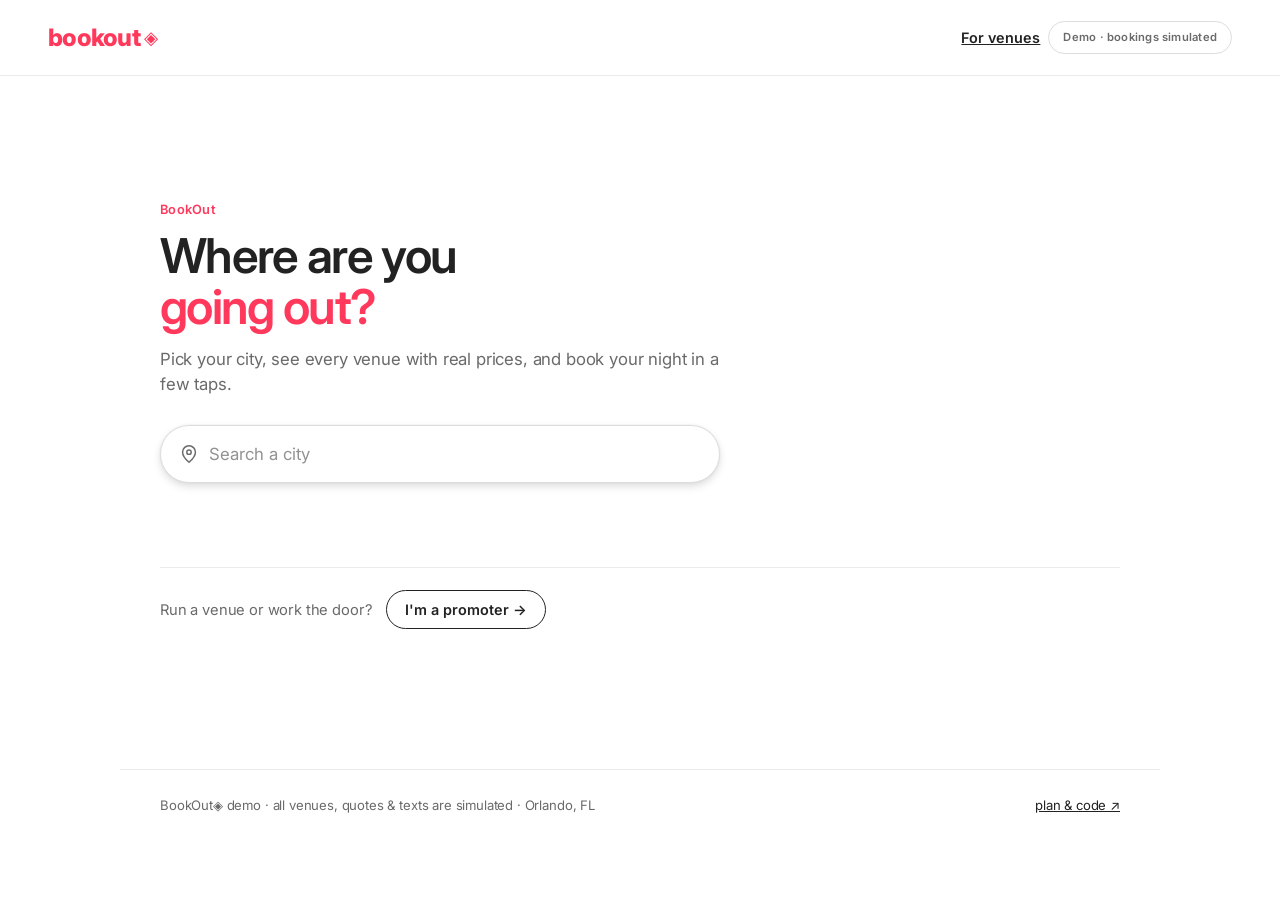
==== index.html @ 80197dd3 "Promoter price editor with live customer pricing + two-way nav The promoter dashboard gets a "Your p" ====
<!DOCTYPE html>
<html lang="en">
<head>
<meta charset="UTF-8" />
<meta name="viewport" content="width=device-width, initial-scale=1.0" />
<title>BookOut · book your night out</title>
<meta name="description" content="Browse Orlando clubs and venues with set prices, compare every place for your dates, pick your night, and book. The venue approves and you're in." />
<link rel="icon" href="data:image/svg+xml,<svg xmlns='http://www.w3.org/2000/svg' viewBox='0 0 100 100'><text y='.9em' font-size='90'>◈</text></svg>" />
<link rel="preconnect" href="https://fonts.googleapis.com" />
<link rel="preconnect" href="https://fonts.gstatic.com" crossorigin />
<link href="https://fonts.googleapis.com/css2?family=Inter:wght@400;500;600;700;800&display=swap" rel="stylesheet" />
<link rel="stylesheet" href="styles.css" />
</head>
<body>

<header class="topbar">
  <div class="logo" id="logoHome" role="button" tabindex="0" title="Start over">
    bookout<i>◈</i>
  </div>
  <div class="topbar-right">
    <button type="button" class="btn-textlink" id="btnForVenues">For venues</button>
    <span class="badge-demo">Demo · bookings simulated</span>
  </div>
</header>

<main id="app">

  <!-- ============ CITY PICKER (entry step) ============ -->
  <section class="screen" id="screen-city">
    <div class="city-screen">
      <p class="hero-kicker">BookOut</p>
      <h1 class="hero-title">Where are you<br /><em>going out?</em></h1>
      <p class="hero-sub">Pick your city, see every venue with real prices, and book your night in a few taps.</p>
      <div class="city-field">
        <svg class="city-pin" viewBox="0 0 24 24" aria-hidden="true"><path d="M12 21s-7-6-7-11a7 7 0 0114 0c0 5-7 11-7 11z" fill="none" stroke="currentColor" stroke-width="1.6"/><circle cx="12" cy="10" r="2.4" fill="none" stroke="currentColor" stroke-width="1.6"/></svg>
        <input type="text" id="cityInput" placeholder="Search a city" autocomplete="off" aria-label="City" />
        <div class="city-suggest hidden" id="citySuggest" role="listbox"></div>
      </div>
    </div>
    <div class="promoter-entry">
      <span>Run a venue or work the door?</span>
      <button type="button" class="btn-line" id="btnPromoterEntry">I'm a promoter →</button>
    </div>
  </section>

  <!-- ============ BROWSE (Airbnb-look) + BUILD REQUEST ============ -->
  <section class="screen hidden" id="screen-browse">

    <div class="search-zone">
      <div class="search-pill" id="searchPill">
        <button type="button" class="seg" id="segWhere">
          <b>Where</b><span class="setv" id="whereText">Orlando, FL</span>
        </button>
        <div class="seg-div"></div>
        <div class="seg-wrap">
          <button type="button" class="seg" id="whenPill" aria-haspopup="dialog" aria-controls="whenPop">
            <b>When</b><span id="whenLabel">Add dates</span>
          </button>
          <div class="when-pop hidden" id="whenPop" role="dialog" aria-label="Choose your dates">
            <div class="rc" id="rcCal"></div>
            <div class="when-foot">
              <button type="button" class="btn-textlink" id="whenClear">Clear</button>
              <button type="button" class="btn-primary" id="whenDone">Done</button>
            </div>
          </div>
          <input type="date" id="fDate" hidden />
        </div>
        <div class="seg-div"></div>
        <div class="seg-wrap">
          <button type="button" class="seg" id="segWho" aria-haspopup="dialog" aria-controls="whoPop">
            <b>Who</b><span id="whoText">Add guests</span>
          </button>
          <div class="when-pop who-pop hidden" id="whoPop" role="dialog" aria-label="How many guests">
            <div class="who-row">
              <div><b>Guests</b><small>Your whole group, big is fine</small></div>
              <div class="stepper">
                <button type="button" class="step-btn" id="whoMinus" aria-label="Fewer guests">-</button>
                <input type="number" id="fPartyNum" class="who-input" value="8" min="1" max="2000" inputmode="numeric" aria-label="Number of guests" />
                <button type="button" class="step-btn" id="whoPlus" aria-label="More guests">+</button>
              </div>
            </div>
            <div class="when-foot">
              <span class="who-hint">people, edit freely</span>
              <button type="button" class="btn-primary" id="whoDone">Done</button>
            </div>
          </div>
        </div>
        <button type="button" class="search-go" id="btnGo" aria-label="Search">
          <svg viewBox="0 0 24 24" aria-hidden="true"><circle cx="10.5" cy="10.5" r="6.5" fill="none" stroke="currentColor" stroke-width="2.6"/><path d="M15.5 15.5L21 21" stroke="currentColor" stroke-width="2.6" stroke-linecap="round"/></svg>
        </button>
      </div>
    </div>

    <div class="browse-tools">
      <div class="mode-toggle" id="typeToggle" role="tablist" aria-label="What to book">
        <button type="button" class="mode-opt active" data-filter="table" role="tab">Tables</button>
        <button type="button" class="mode-opt" data-filter="buyout" role="tab">Full venues</button>
      </div>
      <button type="button" class="btn-textlink compare-link" id="modeLink">Compare prices →</button>
    </div>

    <div id="bookRows">
      <section class="row">
        <div class="row-head">
          <h2 class="row-title" id="exploreTitle">Clubs and venues</h2>
        </div>
        <div class="explore-grid" id="exploreGrid"></div>
      </section>
    </div>

  </section>

  <!-- ============ COMPARE PRICES (instant, no quotes) ============ -->
  <section class="screen hidden" id="screen-compare">
    <button class="btn-back" data-back="browse">← Back to venues</button>
    <div class="cmp-head">
      <h1 class="screen-title" id="cmpTitle"></h1>
      <p class="screen-sub" id="cmpSub"></p>
      <div class="mode-toggle" id="cmpToggle" role="tablist" aria-label="What to compare">
        <button type="button" class="mode-opt" data-filter="table" role="tab">Tables</button>
        <button type="button" class="mode-opt" data-filter="buyout" role="tab">Full venues</button>
      </div>
    </div>
    <div class="cmp-list" id="cmpList"></div>
  </section>

  <!-- ============ VENUE DETAIL (book + approve) ============ -->
  <section class="screen hidden" id="screen-venue">
    <button class="btn-back" id="venueBack">← All venues</button>
    <div id="venueDetail"></div>
  </section>

  <!-- ============ BOOKED (club confirming) ============ -->
  <section class="screen hidden" id="screen-pending">
    <div class="pending" id="pendingCard"></div>
    <div class="pending-extras hidden" id="pendingExtras">
      <div class="extras card">
        <h3>Make it your night</h3>
        <p class="extras-sub">All optional. Add or change any of this while the club locks you in.</p>
        <div class="req-row">
          <label class="field">
            <span>Start time</span>
            <select id="fTime">
              <option>9:00 PM</option>
              <option selected>10:00 PM</option>
              <option>11:00 PM</option>
              <option>12:00 AM</option>
            </select>
          </label>
          <label class="field">
            <span>Occasion</span>
            <select id="fOccasion">
              <option>Birthday</option>
              <option>Bachelor / bachelorette</option>
              <option selected>Night out</option>
              <option>Corporate</option>
              <option>Celebration</option>
            </select>
          </label>
        </div>
        <div class="sign-field">
          <div class="sign-head"><span>LED table sign</span><em id="signCost"></em></div>
          <input type="text" id="signText" maxlength="28" placeholder='e.g. "Happy 21st Maya"' autocomplete="off" />
          <div class="sign-suggest">
            <input type="text" id="signName" maxlength="16" placeholder="Name, for ideas" autocomplete="off" />
            <button type="button" class="chip" id="signSuggest">
              <svg viewBox="0 0 24 24" aria-hidden="true"><path d="M12 3l1.9 4.9L19 9.8l-4.1 2.6L16 18l-4-3-4 3 1.1-5.6L5 9.8l5.1-1.9z" fill="currentColor"/></svg>
              AI ideas
            </button>
          </div>
          <div class="chips sign-chips hidden" id="signChips"></div>
          <p class="sign-fine">Shown on your table when you arrive. Ideas are canned in the demo; production uses Claude.</p>
        </div>
      </div>
      <div id="splitPending"></div>
    </div>
  </section>

  <!-- ============ CONFIRMATION ============ -->
  <section class="screen hidden" id="screen-confirm">
    <div class="confirm card">
      <div class="confirm-burst"><svg viewBox="0 0 24 24" aria-hidden="true"><path d="M5 12.5l4.5 4.5L19 7.5" fill="none" stroke="currentColor" stroke-width="2.4" stroke-linecap="round" stroke-linejoin="round"/></svg></div>
      <p class="confirm-kicker">Booked</p>
      <h2 id="confirmVenue"></h2>
      <p class="confirm-code">Confirmation <b id="confirmCode"></b></p>
      <div class="confirm-lines" id="confirmLines"></div>
      <div id="splitConfirm"></div>
      <p class="confirm-fine">A text confirmation was sent to your phone <em>(simulated)</em>. Your deposit is credited toward your bill at the venue. BookOut's 10% fee is paid by the venue, so you pay $0 in fees.</p>
      <button class="btn-primary btn-big" id="btnNewSearch">Plan another night</button>
    </div>
  </section>

  <!-- ============ PROMOTER LOGIN ============ -->
  <section class="screen hidden" id="screen-plogin">
    <div class="plogin">
      <div class="plogin-card card">
        <div class="p-brand">bookout<i>◈</i> <b>for venues</b></div>
        <h1 class="plogin-title">Promoter log in</h1>
        <p class="plogin-sub">See incoming requests and send quotes for your venue.</p>
        <label class="field"><span>Email</span>
          <input type="email" id="pEmail" value="manager@eatdrinkbounce.com" /></label>
        <label class="field"><span>Password</span>
          <input type="password" id="pPass" value="demo1234" /></label>
        <button class="btn-primary btn-big" id="pLogin">Log in</button>
        <button type="button" class="btn-textlink" id="pSkip">Skip for now (demo)</button>
        <p class="plogin-note">Demo login. No real account, nothing is stored or sent.</p>
        <a class="btn-textlink" href="promoter.html">See the full venue portal preview</a>
        <button type="button" class="btn-textlink plogin-back" id="pBackCustomer">Not a promoter? Back to booking</button>
      </div>
    </div>
  </section>

  <!-- ============ PROMOTER DASHBOARD ============ -->
  <section class="screen hidden" id="screen-phome">
    <div class="p-topbar">
      <div class="p-brand">bookout<i>◈</i> <b>for venues</b></div>
      <div class="p-topbar-right">
        <span class="p-venue-name" id="pVenueName">Neon Garden</span>
        <button type="button" class="btn-textlink" id="pToCustomer">Customer app</button>
        <a class="btn-textlink" href="promoter.html">Full portal preview</a>
        <button type="button" class="btn-textlink" id="pLogout">Log out</button>
      </div>
    </div>
    <div class="p-body">
      <div class="p-greeting">
        <h1 id="pGreet">Welcome back</h1>
        <p>Here is what is coming in tonight.</p>
      </div>
      <div class="p-stats" id="pStats"></div>
      <h2 class="p-section">Incoming requests</h2>
      <div class="p-reqs" id="pReqs"></div>
      <h2 class="p-section">Your prices</h2>
      <p class="p-hint">Base price per package for your club. Save a change and customers see it instantly, with nightly demand pricing on top.</p>
      <div class="p-pricing" id="pPricing"></div>
      <h2 class="p-section">Recent bookings</h2>
      <div class="p-recent" id="pRecent"></div>
    </div>
  </section>

</main>

<!-- ============ REQUEST TO BOOK MODAL (book + approve) ============ -->
<div class="modal-backdrop hidden" id="reqBackdrop">
  <div class="modal card" role="dialog" aria-modal="true">
    <button class="modal-x" id="reqClose">×</button>
    <p class="modal-kicker">Confirm and pay</p>
    <h3 id="reqVenue"></h3>
    <div class="book-lines" id="reqSummary"></div>
    <button class="btn-applepay" id="reqApplePay">
      <span id="apLabel">Book with</span>
      <svg class="ap-logo" viewBox="0 0 24 24" aria-hidden="true"><path d="M17.05 20.28c-.98.95-2.05.8-3.08.35-1.09-.46-2.09-.48-3.24 0-1.44.62-2.2.44-3.06-.35C2.79 15.25 3.51 7.59 9.05 7.31c1.35.07 2.29.74 3.08.8 1.18-.24 2.31-.93 3.57-.84 1.51.12 2.65.72 3.4 1.8-3.12 1.87-2.38 5.98.48 7.13-.57 1.5-1.31 2.99-2.54 4.09zM12.03 7.25c-.15-2.23 1.66-4.07 3.74-4.25.29 2.58-2.34 4.5-3.74 4.25z"/></svg><b class="ap-word">Pay</b>
    </button>
    <div class="pay-or"><span>or pay with card</span></div>
    <label class="field">
      <span>Card <em>(demo, not charged)</em></span>
      <input type="text" id="reqCard" value="4242 4242 4242 4242" readonly />
    </label>
    <button class="btn-primary btn-big" id="reqSubmit">Book this night <b id="reqDep"></b></button>
    <p class="modal-fine">Your deposit is charged now and credited toward your bill at the venue. The club locks in your booking on their end; in the rare case they can't host your night, you're refunded in full, instantly.</p>
  </div>
</div>

<!-- ============ ASK AI CHAT ============ -->
<div class="chat-backdrop hidden" id="chatBackdrop">
  <div class="chat card" role="dialog" aria-modal="true" aria-label="BookOut assistant">
    <div class="chat-head">
      <div class="chat-title">
        <span class="chat-avatar"><svg viewBox="0 0 24 24" aria-hidden="true"><path d="M12 3l1.9 4.9L19 9.8l-4.1 2.6L16 18l-4-3-4 3 1.1-5.6L5 9.8l5.1-1.9z" fill="currentColor"/></svg></span>
        <div>
          <b>BookOut Assistant</b>
          <span>Tell me your night, I'll get the quotes</span>
        </div>
      </div>
      <button class="chat-x" id="chatClose" aria-label="Close">×</button>
    </div>
    <div class="chat-log" id="chatLog"></div>
    <form class="chat-input" id="chatForm" autocomplete="off">
      <input type="text" id="chatText" placeholder="e.g. Saturday, 40 people, birthday, downtown, $5k" />
      <button type="submit" class="chat-send" id="chatSend" aria-label="Send">→</button>
    </form>
  </div>
</div>

<div class="toast hidden" id="toast"></div>

<footer class="foot">
  <span>BookOut◈ demo · all venues, quotes &amp; texts are simulated · Orlando, FL</span>
  <a href="https://github.com/Raz-Gits/Venue-Bookings-Collab-Emmett" target="_blank" rel="noopener">plan &amp; code ↗</a>
</footer>

<script src="app.js"></script>
</body>
</html>
---- styles.css ----
/* ============================================================
   BOOKOUT · Airbnb design language
   white canvas · single Rausch accent (#ff385c) · Inter (Cereal sub)
   soft radii · one shadow tier · ink star ratings · photo-first cards
   ============================================================ */

:root {
  /* surface */
  --canvas: #ffffff;
  --surface-soft: #f7f7f7;
  --surface-strong: #f2f2f2;
  /* ink */
  --ink: #222222;
  --body: #3f3f3f;
  --muted: #6a6a6a;
  --muted-soft: #929292;
  /* brand */
  --rausch: #ff385c;
  --rausch-active: #e00b41;
  --rausch-disabled: #ffd1da;
  --on-primary: #ffffff;
  /* lines */
  --hairline: #dddddd;
  --hairline-soft: #ebebeb;
  --border-strong: #c1c1c1;
  --error: #c13515;
  /* radii */
  --r-sm: 8px;
  --r-md: 14px;
  --r-xl: 32px;
  --r-full: 9999px;
  /* the single elevation tier */
  --shadow: rgba(0,0,0,0.02) 0 0 0 1px, rgba(0,0,0,0.04) 0 2px 6px 0, rgba(0,0,0,0.1) 0 4px 8px 0;
  --shadow-lg: rgba(0,0,0,0.04) 0 0 0 1px, rgba(0,0,0,0.12) 0 6px 20px 0;
  --font: "Inter", -apple-system, system-ui, "Helvetica Neue", sans-serif;
}

* { margin: 0; padding: 0; box-sizing: border-box; }
html { color-scheme: light; }

body {
  background: var(--canvas);
  color: var(--ink);
  font-family: var(--font);
  font-size: 16px;
  line-height: 1.5;
  letter-spacing: -0.01em;
  min-height: 100dvh;
  -webkit-font-smoothing: antialiased;
  overflow-x: hidden;
}

/* ---------- top nav ---------- */
.topbar {
  position: sticky; top: 0; z-index: 80;
  display: flex; align-items: center; justify-content: space-between;
  gap: 12px;
  height: 76px;
  padding: 0 clamp(16px, 5vw, 48px);
  background: var(--canvas);
  border-bottom: 1px solid var(--hairline-soft);
}
.logo {
  display: flex; align-items: center; gap: 4px;
  font-weight: 800;
  font-size: 1.5rem;
  letter-spacing: -0.03em;
  color: var(--rausch);
  cursor: pointer;
  user-select: none;
}
.logo span { color: var(--rausch); }
.logo i { font-style: normal; font-size: 1.15rem; }
.topbar-right { display: flex; align-items: center; gap: 8px; }
.badge-demo {
  font-size: 0.7rem; font-weight: 600;
  letter-spacing: 0.02em;
  color: var(--muted);
  border: 1px solid var(--hairline);
  border-radius: var(--r-full);
  padding: 7px 14px;
  white-space: nowrap;
}
.btn-promoter {
  display: flex; align-items: center; gap: 8px;
  font-family: var(--font); font-weight: 600; font-size: 0.88rem;
  color: var(--ink);
  background: var(--canvas);
  border: 1px solid var(--hairline);
  border-radius: var(--r-full);
  padding: 9px 16px 9px 14px;
  cursor: pointer;
  transition: box-shadow 0.2s, border-color 0.2s;
}
.btn-promoter:hover { box-shadow: var(--shadow); border-color: var(--border-strong); }
.btn-promoter .dot { width: 8px; height: 8px; border-radius: 50%; background: var(--muted-soft); }
.btn-promoter .dot.live { background: var(--rausch); animation: blink 1.3s ease-in-out infinite; }
@keyframes blink { 50% { opacity: 0.35; } }

/* ---------- layout ---------- */
#app {
  max-width: 1040px;
  margin: 0 auto;
  padding: clamp(24px, 4vw, 44px) clamp(16px, 5vw, 40px) 140px;
}
.hidden { display: none !important; }

.card {
  background: var(--canvas);
  border: 1px solid var(--hairline);
  border-radius: var(--r-md);
}

/* ---------- hero ---------- */
.hero { padding: clamp(16px, 4vw, 40px) 0 26px; max-width: 720px; }
.hero-kicker {
  font-size: 0.8rem; font-weight: 600;
  letter-spacing: 0.02em;
  color: var(--rausch);
  margin-bottom: 12px;
  animation: rise 0.5s both;
}
.hero-title {
  font-weight: 600;
  font-size: clamp(2rem, 5vw, 3rem);
  line-height: 1.06;
  letter-spacing: -0.035em;
  color: var(--ink);
  animation: rise 0.5s 0.06s both;
}
.hero-title em {
  font-style: normal;
  color: var(--rausch);
}
.hero-sub {
  max-width: 52ch;
  color: var(--muted);
  margin-top: 14px;
  font-size: 1.05rem;
  letter-spacing: -0.01em;
  animation: rise 0.5s 0.12s both;
}
@keyframes rise {
  from { opacity: 0; transform: translateY(14px); }
  to { opacity: 1; transform: none; }
}

/* ---------- city picker (entry) ---------- */
.city-screen { max-width: 560px; padding: clamp(24px, 8vw, 80px) 0 40px; }
.city-field { position: relative; z-index: 70; margin-top: 28px; animation: rise 0.5s 0.18s both; }
.city-pin {
  position: absolute; left: 18px; top: 50%; transform: translateY(-50%);
  width: 22px; height: 22px; color: var(--muted); pointer-events: none;
}
#cityInput {
  width: 100%;
  font-family: var(--font); font-size: 1.05rem; color: var(--ink);
  background: var(--canvas);
  border: 1px solid var(--hairline);
  border-radius: var(--r-full);
  padding: 18px 22px 18px 48px;
  outline: none;
  box-shadow: var(--shadow);
  transition: border-color 0.15s;
}
#cityInput:focus { border-color: var(--ink); }
#cityInput::placeholder { color: var(--muted-soft); }
.city-suggest {
  position: absolute; left: 0; right: 0; top: calc(100% + 8px);
  z-index: 10;
  background: var(--canvas);
  border: 1px solid var(--hairline);
  border-radius: var(--r-md);
  box-shadow: var(--shadow-lg);
  overflow: hidden;
  max-height: 320px; overflow-y: auto;
}
.city-opt {
  display: flex; align-items: center; gap: 12px;
  width: 100%;
  padding: 14px 18px;
  background: none; border: 0;
  cursor: pointer;
  text-align: left;
  font-family: var(--font); font-size: 0.98rem; color: var(--ink);
  border-bottom: 1px solid var(--hairline-soft);
  transition: background 0.12s;
}
.city-opt:last-child { border-bottom: 0; }
.city-opt:hover, .city-opt.active { background: var(--surface-soft); }
.city-opt svg { width: 20px; height: 20px; color: var(--muted); flex-shrink: 0; }
.city-opt .city-name { flex: 1; }
.city-opt .city-soon {
  font-size: 0.7rem; font-weight: 600; color: var(--muted);
  background: var(--surface-strong); border-radius: var(--r-full);
  padding: 4px 10px;
}
.city-opt.live .city-name { font-weight: 600; }
.city-empty { padding: 18px; color: var(--muted); font-size: 0.9rem; text-align: center; }

.city-chip {
  display: inline-flex; align-items: center; gap: 6px;
  font-family: var(--font); font-weight: 600; font-size: 0.8rem;
  color: var(--rausch);
  background: none; border: 0; padding: 4px 0;
  cursor: pointer;
}
.city-chip:hover { text-decoration: underline; }

/* ---------- Ask AI cta ---------- */
.ai-cta {
  display: flex; align-items: center; gap: 14px; flex-wrap: wrap;
  margin-top: 22px;
  padding: 14px 16px;
  background: var(--surface-soft);
  border: 1px solid var(--hairline-soft);
  border-radius: var(--r-md);
  animation: rise 0.5s 0.14s both;
}
.ai-cta span { font-size: 0.95rem; color: var(--body); }
.btn-ai {
  display: inline-flex; align-items: center; gap: 8px;
  font-family: var(--font); font-weight: 600; font-size: 0.9rem;
  color: #fff;
  background: var(--ink);
  border: 0; border-radius: var(--r-full);
  padding: 10px 18px;
  cursor: pointer;
  margin-left: auto;
  transition: background 0.15s, transform 0.12s;
}
.btn-ai svg { width: 16px; height: 16px; }
.btn-ai:hover { background: #000; transform: translateY(-1px); }
.btn-ai:active { transform: none; }

/* ---------- filters row ---------- */
.filters {
  display: flex; flex-wrap: wrap; align-items: center; gap: 10px;
  margin-bottom: 30px;
  max-width: 940px;
  animation: rise 0.5s 0.2s both;
}
.refine-pill {
  display: flex; align-items: center; gap: 8px;
  border: 1px solid var(--hairline);
  border-radius: var(--r-full);
  padding: 9px 8px 9px 16px;
  transition: border-color 0.15s;
}
.refine-pill:hover { border-color: var(--border-strong); }
.refine-pill > span { font-size: 0.78rem; font-weight: 600; color: var(--ink); }
.refine-pill select {
  font-family: var(--font); font-size: 0.85rem; color: var(--body);
  background: transparent; border: 0; outline: none;
  padding: 2px 6px 2px 0;
  cursor: pointer;
  -webkit-appearance: none; appearance: none;
}
.guests-pill { padding-right: 16px; }
.budget-pill { padding-right: 16px; gap: 4px; }
.guests-pill em, .budget-pill .cur { font-style: normal; font-size: 0.85rem; color: var(--muted); }
.budget-pill .cur { font-weight: 600; }
.guests-input, .budget-input {
  font-family: var(--font); font-size: 0.9rem; font-weight: 600;
  color: var(--ink);
  background: transparent; border: 0; outline: none;
  padding: 2px 0;
  -moz-appearance: textfield;
  border-bottom: 1.5px solid var(--ink);
  text-align: center;
}
.guests-input { width: 52px; }
.budget-input { width: 74px; text-align: left; }
.budget-input::placeholder { color: var(--muted-soft); font-weight: 400; }
.guests-input::-webkit-inner-spin-button, .guests-input::-webkit-outer-spin-button,
.budget-input::-webkit-inner-spin-button, .budget-input::-webkit-outer-spin-button { opacity: 0.5; }
.chips { display: flex; flex-wrap: wrap; gap: 6px; }
.chip {
  font-family: var(--font); font-size: 0.78rem; font-weight: 500;
  color: var(--body);
  background: var(--canvas);
  border: 1px solid var(--hairline);
  border-radius: var(--r-full);
  padding: 6px 12px;
  cursor: pointer;
  transition: all 0.15s;
}
.chip:hover { border-color: var(--ink); }
.chip.active { border-color: var(--ink); background: var(--ink); color: #fff; }

/* ---------- primary buttons ---------- */
.btn-primary {
  font-family: var(--font); font-weight: 600; font-size: 1rem;
  color: var(--on-primary);
  background: var(--rausch);
  border: 0; border-radius: var(--r-sm);
  padding: 14px 24px;
  cursor: pointer;
  transition: background 0.2s, transform 0.12s;
}
.btn-primary:hover { background: var(--rausch-active); }
.btn-primary:active { transform: scale(0.99); }
.btn-primary:disabled { background: var(--rausch-disabled); cursor: not-allowed; }
.btn-big { width: 100%; padding: 15px; }

/* ---------- how-it-works strip ---------- */
.steps-strip {
  display: grid;
  grid-template-columns: repeat(auto-fit, minmax(200px, 1fr));
  gap: 20px;
  margin-top: 48px;
  padding-top: 32px;
  border-top: 1px solid var(--hairline-soft);
  animation: rise 0.5s 0.28s both;
}
.step { color: var(--muted); font-size: 0.92rem; }
.step b {
  display: flex; align-items: center; justify-content: center;
  width: 34px; height: 34px;
  font-size: 0.85rem; font-weight: 700;
  color: var(--rausch);
  background: var(--surface-soft);
  border-radius: 50%;
  margin-bottom: 12px;
}

/* ---------- results ---------- */
.screen-head { margin-bottom: 22px; }
.btn-back {
  font-family: var(--font); font-size: 0.9rem; font-weight: 600;
  color: var(--ink);
  background: none; border: 0;
  cursor: pointer;
  margin-bottom: 14px;
  padding: 8px 12px 8px 0;
  text-decoration: underline;
}
.screen-title {
  font-weight: 600;
  font-size: clamp(1.5rem, 3.5vw, 2rem);
  line-height: 1.1;
  letter-spacing: -0.03em;
}
.screen-sub { color: var(--muted); margin-top: 8px; font-size: 0.95rem; }

.browse-head {
  display: flex; align-items: baseline; justify-content: space-between;
  gap: 12px; flex-wrap: wrap;
  margin-bottom: 18px;
}
.browse-count { font-weight: 600; font-size: 1.3rem; letter-spacing: -0.03em; }
.browse-hint { color: var(--muted); font-size: 0.9rem; }

.venue-grid {
  display: grid;
  grid-template-columns: repeat(auto-fill, minmax(240px, 1fr));
  gap: 24px 20px;
  padding-bottom: 120px;
}
.v-card {
  cursor: pointer;
  animation: cardPop 0.6s cubic-bezier(0.2, 0.9, 0.3, 1.35) both;
  transition: opacity 0.18s, filter 0.18s;
}
.v-card.unselected { opacity: 0.5; filter: grayscale(0.5); }
/* carnival entrance: bouncy pop, staggered per card */
@keyframes cardPop {
  0% { opacity: 0; transform: translateY(22px) scale(0.92); }
  55% { opacity: 1; transform: translateY(-5px) scale(1.03); }
  100% { transform: none; }
}
.v-photo {
  position: relative;
  aspect-ratio: 1 / 1;
  border-radius: var(--r-md);
  overflow: hidden;
  display: grid; place-items: center;
  font-weight: 800; font-size: 3rem;
  color: rgba(255,255,255,0.9);
  text-shadow: 0 2px 20px rgba(0,0,0,0.25);
  animation: photoFlash 0.95s ease-out both;
}
/* carnival entrance: a hue-tinted glow that flashes then settles */
@keyframes photoFlash {
  0% { box-shadow: 0 0 0 0 hsla(var(--hue, 20), 90%, 60%, 0); }
  45% { box-shadow: 0 16px 34px -8px hsla(var(--hue, 20), 90%, 60%, 0.55); }
  100% { box-shadow: 0 0 0 0 hsla(var(--hue, 20), 90%, 60%, 0); }
}
/* interactive spotlight border that follows the pointer (ported from GlowCard) */
.v-photo::after {
  content: "";
  position: absolute; inset: 0;
  border-radius: inherit;
  padding: 2px;
  background: radial-gradient(160px 160px at calc(var(--x, -999) * 1px) calc(var(--y, -999) * 1px),
    hsla(var(--hue, 20), 95%, 66%, 0.95), transparent 55%);
  background-attachment: fixed;
  -webkit-mask: linear-gradient(#000 0 0) content-box, linear-gradient(#000 0 0);
  -webkit-mask-composite: xor;
          mask: linear-gradient(#000 0 0) content-box, linear-gradient(#000 0 0);
          mask-composite: exclude;
  opacity: 0;
  transition: opacity 0.25s;
  pointer-events: none;
  z-index: 3;
}
.v-card:hover .v-photo::after { opacity: 1; }
.v-heart {
  position: absolute; top: 12px; right: 12px;
  z-index: 4;
  width: 32px; height: 32px;
  display: grid; place-items: center;
  background: none; border: 0; cursor: pointer;
  padding: 0;
}
.v-heart svg { width: 24px; height: 24px; fill: rgba(0,0,0,0.5); stroke: #fff; stroke-width: 2; transition: fill 0.15s, transform 0.15s; }
.v-card.selected .v-heart svg { fill: var(--rausch); }
.v-heart:active svg { transform: scale(0.86); }
.v-fav {
  position: absolute; top: 12px; left: 12px;
  z-index: 4;
  font-size: 0.72rem; font-weight: 600; color: var(--ink);
  background: var(--canvas);
  border-radius: var(--r-full);
  padding: 6px 11px;
  box-shadow: var(--shadow);
}
.v-body { padding: 12px 2px 0; }
.v-top { display: flex; align-items: baseline; justify-content: space-between; gap: 8px; }
.v-name { font-weight: 600; font-size: 0.98rem; color: var(--ink); }
.v-rating { display: flex; align-items: center; gap: 3px; font-size: 0.9rem; color: var(--ink); flex-shrink: 0; }
.v-rating svg { width: 13px; height: 13px; fill: var(--ink); }
.v-area { color: var(--muted); font-size: 0.9rem; margin-top: 2px; }
.v-tags { color: var(--muted); font-size: 0.9rem; margin-top: 1px; }
.v-price { margin-top: 6px; font-size: 0.92rem; color: var(--ink); }
.v-price b { font-weight: 600; }
.v-book {
  margin-top: 10px;
  font-family: var(--font); font-weight: 600; font-size: 0.82rem;
  color: var(--ink);
  background: var(--canvas);
  border: 1px solid var(--border-strong);
  border-radius: var(--r-sm);
  padding: 8px 14px;
  cursor: pointer;
  transition: border-color 0.15s, background 0.15s;
}
.v-book:hover { border-color: var(--ink); background: var(--surface-soft); }

/* ---------- mode toggle (Book vs Compare) ---------- */
.mode-toggle {
  display: inline-flex; gap: 4px;
  background: var(--surface-soft);
  border-radius: var(--r-full);
  padding: 4px;
  margin: 8px 0 16px;
  animation: rise 0.5s 0.16s both;
}
.mode-opt {
  font-family: var(--font); font-weight: 600; font-size: 0.9rem;
  color: var(--muted);
  background: transparent; border: 0; border-radius: var(--r-full);
  padding: 9px 18px; cursor: pointer;
  transition: background 0.15s, color 0.15s;
}
.mode-opt.active { background: var(--canvas); color: var(--ink); box-shadow: var(--shadow); }
.v-cta { display: block; margin-top: 6px; color: var(--rausch); font-weight: 600; font-size: 0.85rem; }

/* ---------- venue detail ---------- */
.venue-hero {
  position: relative;
  height: clamp(180px, 32vw, 280px);
  border-radius: var(--r-md);
  display: grid; place-items: center;
  overflow: hidden;
}
.venue-hero-glyph { font-weight: 800; font-size: clamp(3rem, 10vw, 5rem); color: rgba(255,255,255,0.9); text-shadow: 0 2px 24px rgba(0,0,0,0.3); }
.venue-hero .v-fav { z-index: 2; }
.venue-info { padding: 18px 2px 0; }
.venue-info-top { display: flex; align-items: baseline; justify-content: space-between; gap: 12px; }
.venue-title { font-weight: 600; font-size: clamp(1.5rem, 4vw, 2rem); letter-spacing: -0.03em; }
.venue-sub { color: var(--muted); margin-top: 4px; }
.venue-night {
  display: flex; align-items: center; justify-content: space-between; gap: 12px; flex-wrap: wrap;
  margin-top: 16px; padding: 12px 16px;
  background: var(--surface-soft); border-radius: var(--r-md);
}
.vn-text { font-size: 0.9rem; color: var(--body); font-weight: 500; }
.venue-night-edit {
  font-family: var(--font); font-weight: 600; font-size: 0.82rem;
  color: var(--ink); background: none; border: 0; cursor: pointer; text-decoration: underline;
}
.venue-section { font-weight: 600; font-size: 1.15rem; letter-spacing: -0.02em; margin: 28px 0 14px; }
.pkgs { display: flex; flex-direction: column; gap: 20px; padding-bottom: 120px; }
.pkg-group-title { font-size: 0.72rem; font-weight: 700; text-transform: uppercase; letter-spacing: 0.05em; color: var(--muted); margin-bottom: 10px; }
.pkg {
  display: flex; align-items: center; gap: 14px; width: 100%; text-align: left;
  background: var(--canvas); border: 1px solid var(--hairline); border-radius: var(--r-md);
  padding: 16px 18px; cursor: pointer; margin-bottom: 10px;
  transition: border-color 0.15s, box-shadow 0.15s;
}
.pkg:hover { border-color: var(--border-strong); }
.pkg.sel { border-color: var(--ink); box-shadow: var(--shadow); }
.pkg-radio { width: 20px; height: 20px; border-radius: 50%; border: 2px solid var(--border-strong); flex-shrink: 0; position: relative; transition: border-color 0.15s; }
.pkg.sel .pkg-radio { border-color: var(--ink); }
.pkg.sel .pkg-radio::after { content: ""; position: absolute; inset: 3px; border-radius: 50%; background: var(--ink); }
.pkg-main { flex: 1; min-width: 0; display: flex; flex-direction: column; gap: 4px; }
.pkg-top { display: flex; align-items: baseline; gap: 10px; flex-wrap: wrap; }
.pkg-top b { font-weight: 600; font-size: 1rem; }
.pkg-cap { font-size: 0.78rem; color: var(--muted); }
.pkg-inc { color: var(--muted); font-size: 0.86rem; }
.pkg-price { text-align: right; flex-shrink: 0; }
.pkg-price b { display: block; font-weight: 700; font-size: 1.1rem; letter-spacing: -0.02em; }
.pkg-price span { font-size: 0.74rem; color: var(--muted); }

.book-footer {
  position: fixed; left: 50%; bottom: 20px; transform: translateX(-50%);
  z-index: 40; width: min(720px, calc(100vw - 24px));
  display: flex; align-items: center; justify-content: space-between; gap: 16px;
  padding: 12px 12px 12px 22px;
  background: var(--canvas); border: 1px solid var(--hairline);
  border-radius: var(--r-full); box-shadow: var(--shadow-lg);
}
.bf-info { display: flex; flex-direction: column; }
.bf-info b { font-weight: 600; font-size: 0.95rem; }
.bf-info span { color: var(--muted); font-size: 0.82rem; }
.book-footer .btn-primary { white-space: nowrap; border-radius: var(--r-sm); }

/* ---------- venue-detail extras (gallery, facts, amenities) ported from Emmett PR#2 ---------- */
.vd { max-width: 860px; margin: 0 auto; }
.vd-hero { position: relative; height: clamp(200px, 34vw, 300px); border-radius: var(--r-xl); display: grid; place-items: center; overflow: hidden; }
.vd-glyph { font-weight: 800; font-size: clamp(3.5rem, 12vw, 6rem); color: rgba(255,255,255,0.92); text-shadow: 0 3px 30px rgba(0,0,0,0.28); }
.vd-hero .v-fav { top: 18px; left: 18px; z-index: 2; }
.vd-gallery {
  display: grid; grid-auto-flow: column; grid-auto-columns: 46%;
  gap: 10px; margin-top: 10px; overflow-x: auto; padding-bottom: 6px;
  scroll-snap-type: x proximity;
}
.vd-gallery::-webkit-scrollbar { height: 6px; }
.vd-gallery::-webkit-scrollbar-thumb { background: var(--hairline); border-radius: 3px; }
.vd-shot { position: relative; scroll-snap-align: start; aspect-ratio: 16 / 10; border-radius: var(--r-md); overflow: hidden; }
.vd-shot figcaption { position: absolute; left: 10px; bottom: 8px; font-size: 0.72rem; font-weight: 600; color: #fff; text-shadow: 0 1px 8px rgba(0,0,0,0.4); }
.vd-head { display: flex; align-items: flex-start; justify-content: space-between; gap: 12px; margin-top: 24px; }
.vd-name { font-size: clamp(1.5rem, 4vw, 1.9rem); font-weight: 700; color: var(--ink); letter-spacing: -0.03em; }
.vd-sub { color: var(--muted); margin-top: 4px; }
.vd-blurb { margin-top: 14px; color: var(--body); font-size: 1rem; line-height: 1.6; max-width: 640px; }
.vd-facts { display: flex; flex-wrap: wrap; gap: 16px; margin-top: 22px; padding: 18px 0; border-top: 1px solid var(--hairline-soft); border-bottom: 1px solid var(--hairline-soft); }
.vd-facts > div { display: flex; flex-direction: column; gap: 3px; min-width: 120px; }
.vd-facts small { font-size: 0.75rem; color: var(--muted); }
.vd-facts b { font-size: 0.98rem; font-weight: 600; color: var(--ink); }
.vd-facts .venue-night-edit { margin-left: 6px; }
.vd-amen { margin-top: 24px; }
.vd-amen h3, .vd-deals h3 { font-size: 1.15rem; font-weight: 700; color: var(--ink); margin-bottom: 12px; letter-spacing: -0.02em; }
.vd-amen-list { list-style: none; display: grid; grid-template-columns: 1fr 1fr; gap: 10px 20px; }
.vd-amen-list li { position: relative; padding-left: 26px; color: var(--body); font-size: 0.95rem; }
.vd-amen-list li::before {
  content: ""; position: absolute; left: 3px; top: 3px;
  width: 6px; height: 11px; border: solid var(--rausch); border-width: 0 2px 2px 0;
  transform: rotate(45deg);
}
.vd-deals { margin-top: 28px; padding-bottom: 120px; }
.vd-deals-head { display: flex; align-items: baseline; gap: 10px; flex-wrap: wrap; margin-bottom: 14px; }
.vd-deals-head h3 { margin-bottom: 0; }
.vd-deals-head span { font-size: 0.82rem; color: var(--muted); }
.vd-cal { max-width: 560px; }

/* ---------- shared calendar (restyled to match the React Aria calendar port) ---------- */
.cal-nav { display: flex; align-items: center; gap: 4px; margin-bottom: 10px; }
.cal-nav b { flex: 1; text-align: center; font-size: 0.95rem; font-weight: 600; color: var(--ink); }
.cal-arrow { width: 36px; height: 36px; border-radius: var(--r-sm); border: 0; background: none; line-height: 1; color: var(--muted); cursor: pointer; display: grid; place-items: center; transition: background 0.15s, color 0.15s; }
.cal-arrow svg { display: block; }
.cal-arrow:hover:not(:disabled) { background: var(--surface-soft); color: var(--ink); }
.cal-arrow:disabled { opacity: 0.3; cursor: default; }
.cal-grid { display: grid; grid-template-columns: repeat(7, 1fr); gap: 6px; }
.cal-dow { margin-bottom: 2px; }
.cal-dow span { text-align: center; font-size: 0.72rem; font-weight: 500; color: var(--muted-soft); }
.cal-cell { position: relative; display: flex; flex-direction: column; align-items: center; justify-content: center; gap: 2px; aspect-ratio: 1 / 1; padding: 2px; border: 1px solid transparent; border-radius: var(--r-sm); background: none; font-family: var(--font); cursor: pointer; transition: color 0.15s, background-color 0.15s, border-color 0.15s, border-radius 0.15s; }
.cal-cell.empty { border: 0; cursor: default; }
.cal-cell.past { cursor: default; opacity: 0.3; }
.cal-cell.priced { aspect-ratio: auto; min-height: 62px; }
.cal-num { font-size: 0.9rem; font-weight: 600; color: var(--ink); }
.cal-cell.past .cal-num { font-weight: 400; color: var(--muted-soft); }
.cal-price { font-size: 0.66rem; color: var(--muted); }
.cal-cell:hover:not(.past):not(.empty):not(.is-picked) { background: var(--surface-soft); }
.cal-cell.in-range:not(.is-picked) { background: var(--surface-soft); }
.cal-cell.is-deal { border-color: var(--rausch); }
.cal-cell.is-today::after { content: ""; position: absolute; bottom: 4px; left: 50%; transform: translateX(-50%); width: 3px; height: 3px; border-radius: 50%; background: var(--ink); }
.cal-cell.is-today.is-picked::after { background: #fff; }
.cal-cell.is-picked { background: var(--ink); }
.cal-cell.is-picked .cal-num, .cal-cell.is-picked .cal-price { color: #fff; }
.cal-cell.is-picked .cal-dot { display: none; }
.cal-dot { width: 5px; height: 5px; border-radius: 50%; }
.cal-dot.lvl-quiet { background: var(--rausch); }
.cal-dot.lvl-busy { background: var(--muted-soft); }
.cal-dot.lvl-peak { background: var(--ink); }
.cal-tag { font-size: 0.56rem; font-weight: 700; letter-spacing: 0.02em; color: var(--rausch); background: var(--rausch-disabled); border-radius: var(--r-full); padding: 1px 6px; }
.cal-cell.is-picked .cal-tag { color: var(--ink); background: #fff; }
@media (max-width: 560px) { .cal-cell.priced { min-height: 54px; } .cal-price { font-size: 0.6rem; } }

/* ---------- Airbnb-look search pill (adopted from the preview spike) ---------- */
/* the whole zone gets its own top stacking layer so When/Who popovers always paint above the venue cards */
.search-zone { position: relative; z-index: 70; margin: 8px 0 6px; animation: rise 0.5s both; }
.search-pill {
  position: relative;
  z-index: 70; /* its When/Who popovers must paint above everything below the pill */
  display: flex; align-items: stretch;
  width: min(880px, 100%);
  background: var(--canvas);
  border: 1px solid var(--hairline);
  border-radius: var(--r-full);
  box-shadow: var(--shadow);
}
.seg {
  flex: 1; min-width: 0;
  display: flex; flex-direction: column; justify-content: center; gap: 1px;
  text-align: left;
  padding: 13px 26px;
  background: none; border: 0; border-radius: var(--r-full);
  font-family: var(--font); cursor: pointer;
}
.seg:hover { background: var(--surface-strong); }
.seg b { font-size: 0.8rem; font-weight: 600; color: var(--ink); }
.seg span { font-size: 0.9rem; color: var(--muted); white-space: nowrap; overflow: hidden; text-overflow: ellipsis; }
.seg span.setv { color: var(--ink); font-weight: 500; }
.seg-div { width: 1px; background: var(--hairline-soft); margin: 12px 0; flex-shrink: 0; }
.seg-wrap { position: relative; flex: 1; min-width: 0; display: flex; }
.seg-wrap .seg { flex: 1; }
.search-go {
  align-self: center;
  width: 50px; height: 50px; margin: 6px 8px 6px 4px; flex-shrink: 0;
  display: grid; place-items: center;
  background: var(--rausch); color: #fff; border: 0; border-radius: 50%;
  cursor: pointer; transition: background 0.15s, transform 0.1s;
}
.search-go:hover { background: var(--rausch-active); }
.search-go:active { transform: scale(0.95); }
.search-go svg { width: 20px; height: 20px; }

.browse-tools {
  display: flex; align-items: center; gap: 14px; flex-wrap: wrap;
  margin: 18px 0 6px;
  animation: rise 0.5s 0.08s both;
}
.browse-tools .mode-toggle { margin: 0; }

/* ---------- When range picker (ported from the React Aria RangeCalendar component) ---------- */
.when-pop {
  position: absolute; top: calc(100% + 12px); left: 50%; transform: translateX(-50%); z-index: 96;
  background: var(--canvas);
  border: 1px solid var(--hairline);
  border-radius: var(--r-md);
  box-shadow: var(--shadow-lg);
  padding: 12px;
  width: max-content;
  animation: popFade 0.18s both;
}
@keyframes popFade { from { opacity: 0; } to { opacity: 1; } }
.who-pop { left: auto; right: 0; transform: none; width: 290px; }
.who-row { display: flex; align-items: center; justify-content: space-between; gap: 14px; padding: 4px 2px; }
.who-row b { font-size: 0.92rem; font-weight: 600; }
.who-row small { display: block; color: var(--muted); font-weight: 400; font-size: 0.76rem; }
.who-input {
  width: 56px; text-align: center;
  font-family: var(--font); font-size: 0.95rem; font-weight: 600; color: var(--ink);
  background: transparent; border: 0; border-bottom: 1.5px solid var(--ink); outline: none;
  -moz-appearance: textfield;
}
.who-hint { font-size: 0.78rem; color: var(--muted-soft); }
.when-foot { display: flex; align-items: center; justify-content: space-between; gap: 14px; margin-top: 8px; padding-top: 10px; border-top: 1px solid var(--hairline-soft); }
.when-foot .btn-primary { padding: 9px 18px; font-size: 0.88rem; }

.rc { width: fit-content; }
.rc-head { display: flex; align-items: center; gap: 4px; padding-bottom: 4px; }
.rc-title { flex: 1; text-align: center; font-size: 0.9rem; font-weight: 600; color: var(--ink); }
.rc-nav {
  width: 36px; height: 36px; display: grid; place-items: center;
  background: none; border: 0; border-radius: var(--r-sm);
  color: var(--muted); cursor: pointer;
  transition: background 0.15s, color 0.15s;
}
.rc-nav:hover:not(:disabled) { background: var(--surface-soft); color: var(--ink); }
.rc-nav:disabled { opacity: 0.3; cursor: default; }
.rc-nav svg { display: block; }
.rc-grid { display: grid; grid-template-columns: repeat(7, 36px); }
.rc-dow span { height: 32px; display: grid; place-items: center; font-size: 0.72rem; font-weight: 500; color: var(--muted-soft); }
.rc-cell {
  position: relative;
  width: 36px; height: 36px;
  display: grid; place-items: center;
  font-family: var(--font); font-size: 0.85rem; font-weight: 400; color: var(--ink);
  background: none; border: 1px solid transparent; border-radius: var(--r-sm);
  cursor: pointer; padding: 0;
  transition: color 0.15s, background-color 0.15s, border-radius 0.15s, box-shadow 0.15s;
}
.rc-cell.empty, .rc-cell.disabled { pointer-events: none; }
.rc-cell.disabled { opacity: 0.3; }
.rc-cell:hover:not(.sel):not(.mid) { background: var(--surface-soft); }
.rc-cell:focus-visible { outline: 2px solid var(--ink); outline-offset: 2px; z-index: 1; }
.rc-cell.sel { background: var(--ink); color: #fff; }
.rc-cell.sel.capped.start { border-radius: var(--r-sm) 0 0 var(--r-sm); }
.rc-cell.sel.capped.end { border-radius: 0 var(--r-sm) var(--r-sm) 0; }
.rc-cell.mid { background: var(--surface-soft); border-radius: 0; }
.rc-cell.today::after {
  content: ""; position: absolute; bottom: 4px; left: 50%; transform: translateX(-50%);
  width: 3px; height: 3px; border-radius: 50%; background: var(--ink);
}
.rc-cell.today.sel::after { background: #fff; }
@media (max-width: 560px) {
  .when-pop { position: fixed; left: 50%; top: 50%; transform: translate(-50%, -50%); }
}

/* ---------- add tables to a buyout ---------- */
.vd-addons { margin-top: 26px; border: 1px solid var(--hairline); border-radius: var(--r-md); padding: 18px; }
.vd-addons-head h3 { font-size: 1.05rem; font-weight: 700; letter-spacing: -0.02em; }
.vd-addons-head span { display: block; font-size: 0.82rem; color: var(--muted); margin: 3px 0 6px; }
.addon { display: flex; align-items: center; justify-content: space-between; gap: 14px; padding: 13px 0; border-bottom: 1px solid var(--hairline-soft); }
.addon:last-child { border-bottom: 0; padding-bottom: 0; }
.addon-main b { font-weight: 600; font-size: 0.95rem; display: block; }
.addon-main span { font-size: 0.82rem; color: var(--muted); }
.stepper { display: flex; align-items: center; gap: 12px; }
.step-btn {
  width: 32px; height: 32px; display: grid; place-items: center;
  font-family: var(--font); font-size: 1.05rem; line-height: 1; color: var(--ink);
  background: var(--canvas); border: 1px solid var(--border-strong); border-radius: 50%;
  cursor: pointer; transition: border-color 0.15s, opacity 0.15s;
}
.step-btn:hover:not(:disabled) { border-color: var(--ink); }
.step-btn:disabled { opacity: 0.3; cursor: default; }
.step-qty { min-width: 18px; text-align: center; font-weight: 600; }

/* temp real-photo credit line */
.vd-photo-credit { margin-top: 8px; font-size: 0.72rem; color: var(--muted-soft); }

/* ---------- pending approval ---------- */
.pending { max-width: 520px; margin: 5vh auto 0; padding: 40px 32px; text-align: center; box-shadow: var(--shadow); }
.pending-badge {
  display: inline-block; font-size: 0.72rem; font-weight: 700;
  color: var(--rausch); background: color-mix(in srgb, var(--rausch) 10%, transparent);
  border-radius: var(--r-full); padding: 7px 14px; margin-bottom: 16px;
}
.pending-badge.no { color: var(--muted); background: var(--surface-strong); }
.pending-title { font-weight: 600; font-size: 1.6rem; letter-spacing: -0.03em; }
.pending-sub { color: var(--muted); margin: 8px 0 22px; }
.pending-lines { text-align: left; margin-bottom: 20px; }
.pending-live { display: flex; align-items: center; justify-content: center; gap: 10px; color: var(--muted); font-size: 0.9rem; margin-bottom: 18px; }
.pending .btn-line, .pending .btn-primary { width: 100%; }

/* promoter approve/decline */
.p-req-actions { display: flex; align-items: center; gap: 14px; }
.p-req-tag.ok { background: var(--rausch); color: #fff; }

/* ---------- pending pulse ---------- */
.pulse-dot {
  width: 12px; height: 12px; border-radius: 50%;
  background: var(--rausch); flex-shrink: 0;
  animation: pulseDot 1.4s ease-in-out infinite;
}
@keyframes pulseDot {
  0%, 100% { box-shadow: 0 0 0 0 var(--rausch-disabled); }
  60% { box-shadow: 0 0 0 12px transparent; }
}

/* ---------- modal ---------- */
.modal-backdrop, .panel-backdrop {
  position: fixed; inset: 0; z-index: 90;
  background: rgba(0,0,0,0.5);
  display: grid; place-items: center;
  padding: 18px;
}
.modal {
  position: relative;
  width: min(460px, 100%);
  padding: 28px;
  box-shadow: var(--shadow-lg);
  animation: rise 0.3s both;
  max-height: 92dvh; overflow-y: auto;
}
.modal-x, .panel-x {
  position: absolute; top: 16px; right: 16px;
  width: 34px; height: 34px;
  color: var(--ink);
  background: var(--canvas);
  border: 1px solid var(--hairline); border-radius: 50%;
  cursor: pointer;
  transition: background 0.15s;
}
.modal-x:hover, .panel-x:hover { background: var(--surface-soft); }
.modal-kicker, .confirm-kicker {
  font-size: 0.78rem; font-weight: 600;
  color: var(--rausch);
  margin-bottom: 8px;
}
.modal h3 { font-weight: 600; font-size: 1.5rem; letter-spacing: -0.03em; margin-bottom: 18px; }
.book-lines, .confirm-lines { margin-bottom: 20px; }
.bline {
  display: flex; justify-content: space-between; gap: 12px;
  padding: 12px 0;
  border-bottom: 1px solid var(--hairline-soft);
  font-size: 0.92rem;
}
.bline span { color: var(--muted); }
.bline b { font-weight: 500; text-align: right; color: var(--ink); }
.bline.total { border-bottom: 0; padding-top: 14px; }
.bline.total b { font-weight: 700; font-size: 1.1rem; }
.field { display: flex; flex-direction: column; gap: 6px; margin-bottom: 16px; }
.field > span { font-size: 0.78rem; font-weight: 600; color: var(--ink); }
.field > span em { color: var(--muted); font-style: normal; font-weight: 400; }
.field input {
  font-family: var(--font); font-size: 0.95rem;
  color: var(--ink);
  background: var(--canvas);
  border: 1px solid var(--border-strong);
  border-radius: var(--r-sm);
  padding: 14px 12px;
  outline: none;
  transition: border 0.15s;
  width: 100%;
}
.field input:focus { border: 2px solid var(--ink); padding: 13px 11px; }
.field input[readonly] { color: var(--muted); background: var(--surface-soft); }
.modal-fine, .confirm-fine { color: var(--muted); font-size: 0.78rem; margin-top: 14px; line-height: 1.6; }
.modal-fine em, .confirm-fine em { color: var(--body); font-style: normal; }
#reqSubmit b { margin-left: 6px; }
#reqSubmit.paying { opacity: 0.6; pointer-events: none; }

/* ---------- confirmation ---------- */
.confirm {
  max-width: 520px;
  margin: 5vh auto 0;
  padding: 44px 32px;
  text-align: center;
  box-shadow: var(--shadow);
  animation: rise 0.4s both;
}
.confirm-burst {
  width: 72px; height: 72px;
  margin: 0 auto;
  display: grid; place-items: center;
  color: #fff;
  background: var(--rausch);
  border-radius: 50%;
  animation: pop 0.6s cubic-bezier(0.2, 0.9, 0.3, 1.4) both;
}
.confirm-burst svg { width: 34px; height: 34px; }
@keyframes pop { from { transform: scale(0); } to { transform: none; } }
.confirm h2 { font-weight: 600; font-size: 1.7rem; letter-spacing: -0.03em; margin-top: 18px; }
.confirm-code { color: var(--muted); font-size: 0.9rem; margin: 8px 0 22px; }
.confirm-code b { color: var(--ink); font-weight: 600; }
.confirm .bline { text-align: left; }
.confirm .btn-primary { margin-top: 22px; }

/* ---------- Ask AI chat ---------- */
.chat-backdrop {
  position: fixed; inset: 0; z-index: 95;
  background: rgba(0,0,0,0.5);
  display: grid; place-items: end center;
  padding: 0;
}
@media (min-width: 560px) { .chat-backdrop { place-items: center; padding: 18px; } }
.chat {
  display: flex; flex-direction: column;
  width: min(460px, 100%);
  height: min(640px, 88dvh);
  padding: 0;
  overflow: hidden;
  box-shadow: var(--shadow-lg);
  border-radius: var(--r-md) var(--r-md) 0 0;
  animation: chatIn 0.3s cubic-bezier(0.2, 0.9, 0.3, 1) both;
}
@media (min-width: 560px) { .chat { border-radius: var(--r-md); } }
@keyframes chatIn { from { opacity: 0; transform: translateY(24px); } to { opacity: 1; transform: none; } }
.chat-head {
  display: flex; align-items: center; justify-content: space-between; gap: 10px;
  padding: 14px 16px;
  border-bottom: 1px solid var(--hairline-soft);
  flex-shrink: 0;
}
.chat-title { display: flex; align-items: center; gap: 11px; }
.chat-avatar {
  width: 36px; height: 36px; flex-shrink: 0;
  display: grid; place-items: center;
  background: var(--ink); color: #fff;
  border-radius: 50%;
}
.chat-avatar svg { width: 19px; height: 19px; }
.chat-title b { font-weight: 600; font-size: 0.95rem; display: block; }
.chat-title span { font-size: 0.78rem; color: var(--muted); }
.chat-x {
  width: 32px; height: 32px; flex-shrink: 0;
  color: var(--ink); background: var(--canvas);
  border: 1px solid var(--hairline); border-radius: 50%;
  cursor: pointer;
}
.chat-x:hover { background: var(--surface-soft); }
.chat-log {
  flex: 1; overflow-y: auto;
  padding: 16px;
  display: flex; flex-direction: column; gap: 10px;
  background: var(--surface-soft);
}
.msg {
  max-width: 84%;
  font-size: 0.9rem; line-height: 1.45;
  padding: 10px 13px;
  border-radius: 16px;
  animation: rise 0.3s both;
}
.msg.bot {
  align-self: flex-start;
  background: var(--canvas);
  border: 1px solid var(--hairline-soft);
  border-bottom-left-radius: 5px;
  color: var(--ink);
}
.msg.user {
  align-self: flex-end;
  background: var(--rausch); color: #fff;
  border-bottom-right-radius: 5px;
}
.msg-action {
  align-self: flex-start;
  display: flex; flex-direction: column; gap: 8px;
  max-width: 84%;
}
.msg-action .btn-primary { border-radius: var(--r-full); padding: 12px 20px; font-size: 0.92rem; }
.chat-typing {
  align-self: flex-start;
  display: flex; gap: 4px;
  padding: 13px 14px;
  background: var(--canvas);
  border: 1px solid var(--hairline-soft);
  border-radius: 16px; border-bottom-left-radius: 5px;
}
.chat-typing i {
  width: 7px; height: 7px; border-radius: 50%;
  background: var(--muted-soft);
  animation: typing 1.2s ease-in-out infinite;
}
.chat-typing i:nth-child(2) { animation-delay: 0.18s; }
.chat-typing i:nth-child(3) { animation-delay: 0.36s; }
@keyframes typing { 0%, 60%, 100% { opacity: 0.3; transform: translateY(0); } 30% { opacity: 1; transform: translateY(-3px); } }
.chat-input {
  display: flex; align-items: center; gap: 8px;
  padding: 12px 14px;
  border-top: 1px solid var(--hairline-soft);
  flex-shrink: 0;
}
.chat-input input {
  flex: 1;
  font-family: var(--font); font-size: 0.92rem; color: var(--ink);
  background: var(--surface-soft);
  border: 1px solid var(--hairline);
  border-radius: var(--r-full);
  padding: 12px 16px;
  outline: none;
  transition: border-color 0.15s;
}
.chat-input input:focus { border-color: var(--ink); }
.chat-send {
  width: 42px; height: 42px; flex-shrink: 0;
  display: grid; place-items: center;
  font-size: 1.15rem; color: #fff;
  background: var(--rausch); border: 0; border-radius: 50%;
  cursor: pointer;
  transition: background 0.15s;
}
.chat-send:hover { background: var(--rausch-active); }

/* ---------- promoter entry / login / dashboard ---------- */
.promoter-entry {
  margin-top: 44px; padding-top: 22px;
  border-top: 1px solid var(--hairline-soft);
  display: flex; align-items: center; gap: 14px; flex-wrap: wrap;
  animation: rise 0.5s 0.3s both;
}
.promoter-entry span { color: var(--muted); font-size: 0.92rem; }
.btn-line {
  font-family: var(--font); font-weight: 600; font-size: 0.9rem;
  color: var(--ink); background: var(--canvas);
  border: 1px solid var(--ink); border-radius: var(--r-full);
  padding: 10px 18px; cursor: pointer;
  transition: background 0.15s, color 0.15s;
}
.btn-line:hover { background: var(--ink); color: #fff; }
.btn-textlink {
  font-family: var(--font); font-weight: 600; font-size: 0.9rem;
  color: var(--ink); background: none; border: 0; cursor: pointer;
  text-decoration: underline; padding: 6px 0;
}
.btn-textlink:hover { color: var(--rausch); }

.p-brand { font-weight: 800; font-size: 1.05rem; color: var(--rausch); display: flex; align-items: center; gap: 4px; }
.p-brand i { font-style: normal; font-size: 0.9rem; }
.p-brand b { font-weight: 600; font-size: 0.72rem; color: var(--muted); }

.plogin { display: grid; place-items: center; min-height: 72vh; }
.plogin-card { width: min(420px, 100%); padding: 32px 28px; box-shadow: var(--shadow); }
.plogin-card .p-brand { margin-bottom: 22px; }
.plogin-title { font-weight: 600; font-size: 1.6rem; letter-spacing: -0.03em; }
.plogin-sub { color: var(--muted); margin: 6px 0 24px; font-size: 0.95rem; }
.plogin-card .field { margin-bottom: 14px; }
.plogin-card .btn-big { margin-top: 8px; }
.plogin-card .btn-textlink { display: block; width: 100%; text-align: center; margin-top: 12px; }
.plogin-note { color: var(--muted-soft); font-size: 0.78rem; text-align: center; margin-top: 16px; }
.plogin-back { margin-top: 18px; }

.p-topbar {
  position: sticky; top: 0; z-index: 30;
  display: flex; align-items: center; justify-content: space-between; gap: 12px;
  padding: 16px clamp(16px, 5vw, 40px);
  background: var(--canvas);
  border-bottom: 1px solid var(--hairline-soft);
}
.p-topbar-right { display: flex; align-items: center; gap: 16px; }
.p-venue-name { font-weight: 600; font-size: 0.9rem; }
.p-body { max-width: 900px; margin: 0 auto; padding: clamp(20px, 4vw, 36px) clamp(16px, 5vw, 40px) 80px; }
.p-greeting h1 { font-weight: 600; font-size: clamp(1.6rem, 4vw, 2.1rem); letter-spacing: -0.03em; }
.p-greeting p { color: var(--muted); margin-top: 6px; }

.p-stats { display: grid; grid-template-columns: repeat(auto-fit, minmax(150px, 1fr)); gap: 14px; margin: 24px 0 8px; }
.p-stat { border: 1px solid var(--hairline); border-radius: var(--r-md); padding: 16px 18px; }
.p-stat b { display: block; font-weight: 700; font-size: 1.5rem; letter-spacing: -0.02em; }
.p-stat span { color: var(--muted); font-size: 0.82rem; }

.p-section { font-weight: 600; font-size: 1.15rem; letter-spacing: -0.02em; margin: 30px 0 14px; }

.p-reqs { display: flex; flex-direction: column; gap: 14px; }
.p-hint { font-size: 0.82rem; color: var(--muted); margin: -8px 0 14px; }

/* the promoter's live price editor: edits feed straight into customer pricing */
.p-pricing { display: flex; flex-direction: column; gap: 10px; }
.p-price-row {
  display: flex; align-items: center; justify-content: space-between; gap: 16px; flex-wrap: wrap;
  border: 1px solid var(--hairline); border-radius: var(--r-md);
  padding: 14px 18px; box-shadow: var(--shadow);
}
.p-price-main b { display: block; font-size: 0.95rem; }
.p-price-main span { font-size: 0.78rem; color: var(--muted); }
.p-price-edit { display: flex; align-items: center; gap: 12px; }
.p-price-edit small { font-size: 0.74rem; color: var(--muted-soft); }
.p-price-in {
  display: flex; align-items: center;
  border: 1px solid var(--border-strong); border-radius: var(--r-sm);
  padding: 0 10px; background: var(--canvas);
}
.p-price-in span { color: var(--muted); font-size: 0.88rem; }
.p-price-in input {
  width: 78px; border: 0; outline: 0;
  font-family: var(--font); font-size: 0.95rem; font-weight: 600; color: var(--ink);
  padding: 9px 4px; background: none;
}
.p-req { border: 1px solid var(--hairline); border-radius: var(--r-md); padding: 18px; }
.p-req.won { border-color: var(--rausch); box-shadow: var(--shadow); }
.p-req-head { display: flex; align-items: center; gap: 8px; margin-bottom: 14px; flex-wrap: wrap; }
.p-req-title { font-weight: 600; font-size: 1rem; }
.p-req-tag { font-size: 0.62rem; font-weight: 700; padding: 4px 9px; border-radius: var(--r-full); background: var(--surface-strong); color: var(--muted); }
.p-req-tag.new { background: var(--rausch); color: #fff; }
.p-req-grid { display: grid; grid-template-columns: repeat(auto-fit, minmax(88px, 1fr)); gap: 12px; margin-bottom: 14px; }
.p-req-grid small { display: block; font-size: 0.6rem; font-weight: 600; text-transform: uppercase; letter-spacing: 0.04em; color: var(--muted); margin-bottom: 2px; }
.p-req-grid b { font-size: 0.9rem; font-weight: 600; }
.p-req-foot { display: flex; align-items: center; justify-content: space-between; gap: 12px; flex-wrap: wrap; }
.p-req-status { font-size: 0.88rem; color: var(--muted); }
.p-req-status.won { color: var(--rausch); font-weight: 600; }

.p-quoteform { border-top: 1px solid var(--hairline-soft); padding-top: 16px; }
.pqf-row { display: flex; gap: 12px; flex-wrap: wrap; margin-bottom: 12px; }
.pqf-row label { flex: 1; min-width: 130px; display: flex; flex-direction: column; gap: 6px; font-size: 0.72rem; font-weight: 600; color: var(--ink); }
.pqf-row input { font-family: var(--font); font-size: 0.95rem; color: var(--ink); background: var(--canvas); border: 1px solid var(--border-strong); border-radius: var(--r-sm); padding: 11px 12px; outline: none; }
.pqf-row input:focus { border: 2px solid var(--ink); padding: 10px 11px; }
.pqf-inc { margin-bottom: 14px; }
.pqf-inc .chips { gap: 6px; }
.pqf-inc .chip { font-size: 0.72rem; padding: 6px 10px; }
.pqf-actions { display: flex; align-items: center; gap: 14px; }

.p-recent { display: flex; flex-direction: column; }
.p-recent-row { display: flex; justify-content: space-between; align-items: center; gap: 12px; padding: 14px 0; border-bottom: 1px solid var(--hairline-soft); font-size: 0.9rem; }
.p-recent-row:last-child { border-bottom: 0; }
.p-recent-row .rr-left { color: var(--muted); }
.p-recent-row b { font-weight: 600; color: var(--ink); }
.p-recent-won { color: var(--rausch); font-weight: 600; font-size: 0.82rem; }

/* ---------- toast ---------- */
.toast {
  position: fixed;
  left: 50%; bottom: 26px;
  transform: translateX(-50%);
  z-index: 200;
  font-size: 0.85rem; font-weight: 500;
  background: var(--ink); color: #fff;
  border-radius: var(--r-sm);
  padding: 13px 22px;
  box-shadow: var(--shadow-lg);
  animation: rise 0.3s both;
  max-width: calc(100vw - 40px); text-align: center;
}

/* ---------- footer ---------- */
.foot {
  display: flex; justify-content: space-between; gap: 12px; flex-wrap: wrap;
  max-width: 1040px;
  margin: 0 auto;
  padding: 26px clamp(16px, 5vw, 40px) 34px;
  color: var(--muted);
  font-size: 0.82rem;
  border-top: 1px solid var(--hairline-soft);
}
.foot a { color: var(--ink); text-decoration: underline; }

/* ---------- responsive ---------- */
@media (max-width: 740px) {
  #app { padding-bottom: 150px; }
  .board-head { gap: 18px; padding: 18px; }
  .board-head .ring { width: 88px; height: 88px; }
  .board-head .ring-inner { width: 74px; height: 74px; }
}

@media (max-width: 560px) {
  .topbar { height: 60px; padding: 0 16px; }
  .logo { font-size: 1.3rem; }
  .btn-promoter { padding: 8px 12px; font-size: 0.82rem; }
  .badge-demo { display: none; }

  #app { padding: 20px 16px 172px; }
  .hero { padding-top: 8px; }
  .hero-title { font-size: clamp(1.9rem, 8vw, 2.5rem); }
  .hero-sub { font-size: 1rem; }

  .ai-cta { gap: 10px; }
  .ai-cta span { font-size: 0.9rem; }
  .btn-ai { margin-left: 0; width: 100%; justify-content: center; }

  .filters { gap: 8px; }
  .refine-pill { padding: 8px 12px; }
  .browse-head { margin-bottom: 14px; }

  .venue-grid { gap: 18px 14px; }

  .quote-card { grid-template-columns: 1fr auto; gap: 12px; padding: 15px; }
  .quote-emblem { display: none; }

  .sendbar {
    left: 12px; right: 12px; width: auto; transform: none;
    bottom: calc(12px + env(safe-area-inset-bottom));
    flex-direction: column; align-items: stretch; text-align: center;
    border-radius: var(--r-md);
  }
  .sendbar-info { align-items: center; }
  .sendbar .btn-primary { width: 100%; }

  .city-screen { padding-top: 24px; }
  #cityInput { font-size: 1rem; padding: 16px 20px 16px 46px; }

  .promoter-panel { padding: 12px; }
  .modal { padding: 22px; }
}

@media (max-width: 380px) {
  .hero-title { font-size: 1.85rem; }
  .v-photo { font-size: 2.4rem; }
}

@media (prefers-reduced-motion: reduce) {
  *, *::before, *::after { animation-duration: 0.01ms !important; transition-duration: 0.01ms !important; }
  .v-photo::after { display: none; }
}

/* ---------- Airbnb-look browse rows (adopted from the preview spike) ---------- */
.row { margin-top: 26px; }
.row-head { display: flex; align-items: center; gap: 10px; margin-bottom: 12px; }
.row-title { font-weight: 700; font-size: 1.3rem; letter-spacing: -0.02em; color: var(--ink); }
.row-nav { margin-left: auto; display: flex; gap: 8px; }
.row-nav button {
  width: 32px; height: 32px; display: grid; place-items: center;
  background: var(--surface-soft); border: 1px solid var(--hairline-soft); border-radius: 50%;
  color: var(--ink); cursor: pointer; transition: box-shadow 0.15s, background 0.15s;
}
.row-nav button:hover { background: var(--canvas); box-shadow: var(--shadow); }
.row-nav svg { width: 14px; height: 14px; }
.cards { display: flex; gap: 14px; overflow-x: auto; scroll-behavior: smooth; padding: 4px 2px 14px; scrollbar-width: none; }
.cards::-webkit-scrollbar { display: none; }
.pcard { flex: 0 0 232px; cursor: pointer; }
.pcard-photo {
  position: relative; aspect-ratio: 1 / 1;
  border-radius: var(--r-md); overflow: hidden;
  background-size: cover; background-position: center;
}
.pcard-glyph { position: absolute; inset: 0; display: grid; place-items: center; font-weight: 800; font-size: 2.6rem; color: rgba(255,255,255,0.9); text-shadow: 0 2px 20px rgba(0,0,0,0.25); }
.pcard-fav { position: absolute; top: 12px; left: 12px; font-size: 0.72rem; font-weight: 600; color: var(--ink); background: var(--canvas); border-radius: var(--r-full); padding: 5px 10px; box-shadow: var(--shadow); }
.pcard-heart { position: absolute; top: 10px; right: 10px; width: 34px; height: 34px; display: grid; place-items: center; background: none; border: 0; cursor: pointer; padding: 0; }
.pcard-heart svg { width: 24px; height: 24px; fill: rgba(0,0,0,0.5); stroke: #fff; stroke-width: 2; transition: fill 0.15s, transform 0.12s; }
.pcard-heart.on svg { fill: var(--rausch); }
.pcard-heart:active svg { transform: scale(0.85); }
.pcard-name { margin-top: 10px; font-weight: 600; font-size: 0.94rem; color: var(--ink); }
.pcard-sub { color: var(--muted); font-size: 0.9rem; display: flex; align-items: center; gap: 4px; flex-wrap: wrap; }
.pcard-sub svg { width: 11px; height: 11px; fill: var(--muted); flex-shrink: 0; }
#bookRows { padding-bottom: 60px; }

/* ---------- LED table sign (request modal) ---------- */
.sign-field { margin-bottom: 16px; padding: 14px; border: 1px solid var(--hairline); border-radius: var(--r-md); }
.sign-head { display: flex; align-items: baseline; justify-content: space-between; gap: 10px; margin-bottom: 8px; }
.sign-head span { font-size: 0.78rem; font-weight: 600; color: var(--ink); }
.sign-head em { font-style: normal; font-size: 0.72rem; color: var(--muted); }
.sign-field #signText {
  width: 100%;
  font-family: var(--font); font-size: 0.95rem; color: var(--ink);
  background: var(--canvas); border: 1px solid var(--border-strong); border-radius: var(--r-sm);
  padding: 11px 12px; outline: none;
}
.sign-field #signText:focus { border: 2px solid var(--ink); padding: 10px 11px; }
.sign-suggest { display: flex; align-items: center; gap: 8px; margin-top: 8px; }
.sign-suggest #signName {
  flex: 1; min-width: 0;
  font-family: var(--font); font-size: 0.82rem; color: var(--ink);
  background: var(--surface-soft); border: 1px solid var(--hairline); border-radius: var(--r-full);
  padding: 8px 12px; outline: none;
}
.sign-suggest .chip { display: inline-flex; align-items: center; gap: 6px; flex-shrink: 0; }
.sign-suggest .chip svg { width: 12px; height: 12px; }
.sign-chips { margin-top: 8px; }
.sign-fine { margin-top: 8px; font-size: 0.7rem; color: var(--muted-soft); line-height: 1.5; }

/* ---------- split the deposit (organizer-guarantee sim) ---------- */
.split { text-align: left; border: 1px solid var(--hairline); border-radius: var(--r-md); padding: 16px; margin-bottom: 18px; }
.split-head { display: flex; align-items: center; gap: 10px; flex-wrap: wrap; margin-bottom: 10px; }
.split-head b { font-weight: 600; font-size: 0.95rem; }
.split-link { font-size: 0.78rem; color: var(--muted); background: var(--surface-soft); border-radius: var(--r-full); padding: 4px 10px; }
.split-copy { margin-left: auto; }
.split-bar { height: 6px; border-radius: var(--r-full); background: var(--surface-strong); overflow: hidden; }
.split-bar i { display: block; height: 100%; background: var(--rausch); border-radius: var(--r-full); transition: width 0.35s ease; }
.split-meta { font-size: 0.8rem; color: var(--muted); margin: 8px 0 4px; }
.split-row { display: flex; justify-content: space-between; gap: 10px; font-size: 0.85rem; padding: 7px 0; border-bottom: 1px solid var(--hairline-soft); }
.split-row span { color: var(--muted); }
.split-row b { font-weight: 600; }
.split .split-sim { width: 100%; margin-top: 10px; font-size: 0.85rem; padding: 9px 14px; }
.split .split-sim:disabled { opacity: 0.5; cursor: default; background: var(--canvas); color: var(--ink); }
.split-fine { margin-top: 10px; font-size: 0.72rem; color: var(--muted-soft); line-height: 1.55; }
.split-fine em { font-style: normal; color: var(--muted); }

/* ---------- redesign responsive ---------- */
@media (max-width: 700px) {
  .search-pill { flex-wrap: wrap; border-radius: var(--r-md); padding: 4px; }
  .seg-div { display: none; }
  .seg-wrap { flex: 1 1 100%; }
  .seg { flex: 1 1 100%; padding: 10px 14px; border-radius: var(--r-sm); }
  .search-go { margin: 4px 6px 6px auto; width: 44px; height: 44px; }
  .when-pop { left: 0; transform: none; }
  .who-pop { left: auto; right: 0; }
  .detail-chips { margin-left: 0; }
  .pcard { flex-basis: 200px; }
  .row-title { font-size: 1.15rem; }
}
@media (max-width: 560px) {
  .when-pop, .who-pop { position: fixed; left: 50%; top: 50%; right: auto; transform: translate(-50%, -50%); z-index: 96; }
}

/* ---------- unified explore grid (one card per venue, both options inside) ---------- */
.explore-grid { display: grid; grid-template-columns: repeat(auto-fill, minmax(228px, 1fr)); gap: 26px 16px; }
.explore-grid .pcard { flex: none; }

/* start time + occasion live in the request modal now */
.req-row { display: flex; gap: 12px; }
.req-row .field { flex: 1; }
.field select {
  font-family: var(--font); font-size: 0.95rem; color: var(--ink);
  background: var(--canvas);
  border: 1px solid var(--border-strong);
  border-radius: var(--r-sm);
  padding: 12px;
  outline: none; width: 100%;
  -webkit-appearance: none; appearance: none;
}
.field select:focus { border-color: var(--ink); }

/* budget rides in the compare sendbar (promoters see it in the request) */
.sendbar .budget-pill { flex-shrink: 0; background: var(--canvas); }

/* compare link sits opposite the All/Tables/Full venues toggle */
.compare-link { margin-left: auto; font-size: 0.88rem; color: var(--muted); text-decoration-color: var(--hairline); }
.compare-link:hover { color: var(--rausch); }

/* ---------- compare prices screen ---------- */
.cmp-head { margin-bottom: 20px; }
.cmp-head .mode-toggle { margin-top: 14px; }
.cmp-list { display: flex; flex-direction: column; gap: 12px; padding-bottom: 80px; }
.cmp-row {
  display: grid;
  grid-template-columns: 56px 1fr auto auto auto;
  align-items: center; gap: 16px;
  width: 100%; text-align: left;
  font-family: var(--font);
  background: var(--canvas);
  border: 1px solid var(--hairline);
  border-radius: var(--r-md);
  padding: 14px 18px 14px 14px;
  cursor: pointer;
  transition: border-color 0.15s, box-shadow 0.15s;
}
.cmp-row:hover { border-color: var(--border-strong); box-shadow: var(--shadow); }
.cmp-row.best { border-color: var(--rausch); }
.cmp-thumb {
  width: 56px; height: 56px; border-radius: var(--r-sm);
  display: grid; place-items: center; overflow: hidden;
  background-size: cover; background-position: center;
  font-weight: 800; font-size: 1.2rem; color: rgba(255,255,255,0.92);
}
.cmp-main { min-width: 0; }
.cmp-main b { display: flex; align-items: center; gap: 8px; font-weight: 600; font-size: 0.98rem; color: var(--ink); }
.cmp-main small { display: flex; align-items: center; gap: 4px; color: var(--muted); font-size: 0.82rem; }
.cmp-main small svg { width: 11px; height: 11px; fill: var(--muted); }
.cmp-badge { font-style: normal; font-size: 0.64rem; font-weight: 700; color: #fff; background: var(--rausch); border-radius: var(--r-full); padding: 3px 9px; }
.cmp-night { text-align: right; }
.cmp-night b { display: block; font-weight: 600; font-size: 0.88rem; color: var(--ink); }
.cmp-night small { color: var(--muted); font-size: 0.74rem; }
.cmp-price { text-align: right; }
.cmp-price b { display: block; font-weight: 700; font-size: 1.1rem; letter-spacing: -0.02em; color: var(--ink); }
.cmp-price small { color: var(--muted); font-size: 0.74rem; }
.cmp-go { font-weight: 600; font-size: 0.85rem; color: var(--rausch); white-space: nowrap; }
@media (max-width: 640px) {
  .cmp-row { grid-template-columns: 48px 1fr auto; row-gap: 6px; }
  .cmp-thumb { width: 48px; height: 48px; }
  .cmp-night { display: none; }
  .cmp-go { display: none; }
}

/* ---------- post-booking extras ---------- */
.pending-extras { max-width: 520px; margin: 16px auto 0; display: flex; flex-direction: column; gap: 16px; padding-bottom: 80px; }
.extras { padding: 22px; box-shadow: var(--shadow); }
.extras h3 { font-weight: 600; font-size: 1.15rem; letter-spacing: -0.02em; }
.extras-sub { color: var(--muted); font-size: 0.85rem; margin: 4px 0 16px; }
.extras .sign-field { margin-bottom: 0; }
.pending-extras .split { margin-bottom: 0; background: var(--canvas); }

/* ---------- venue page: Airbnb listing layout ---------- */
.vd-titlebar { display: flex; align-items: baseline; justify-content: space-between; gap: 14px; margin-bottom: 14px; flex-wrap: wrap; }
.vd-titlebar .vd-name { font-size: clamp(1.5rem, 3.4vw, 1.75rem); font-weight: 700; letter-spacing: -0.03em; }
.vd-actions { display: flex; gap: 6px; }
.vd-action {
  display: inline-flex; align-items: center; gap: 7px;
  font-family: var(--font); font-weight: 600; font-size: 0.86rem; color: var(--ink);
  background: none; border: 0; border-radius: var(--r-sm);
  padding: 8px 10px; cursor: pointer; text-decoration: underline;
  transition: background 0.15s;
}
.vd-action:hover { background: var(--surface-soft); }
.vd-action svg { width: 16px; height: 16px; }
.vd-action.saved svg path { fill: var(--rausch); stroke: var(--rausch); }

.vd-mosaic {
  position: relative;
  display: grid; grid-template-columns: 1fr 1fr; gap: 8px;
  height: clamp(280px, 38vw, 430px);
  border-radius: var(--r-md); overflow: hidden;
}
.vm-hero { position: relative; display: grid; place-items: center; background-size: cover; background-position: center; }
.vm-right { display: grid; grid-template-columns: 1fr 1fr; grid-template-rows: 1fr 1fr; gap: 8px; }
.vm-tile { background-size: cover; background-position: center; }
.vm-all {
  position: absolute; right: 16px; bottom: 16px;
  display: inline-flex; align-items: center; gap: 8px;
  font-family: var(--font); font-weight: 600; font-size: 0.82rem; color: var(--ink);
  background: var(--canvas); border: 1px solid var(--ink); border-radius: var(--r-sm);
  padding: 7px 12px; cursor: pointer;
}
.vm-all svg { width: 14px; height: 14px; fill: var(--ink); }
.vm-all:hover { background: var(--surface-soft); }

.vd-cols { display: grid; grid-template-columns: minmax(0, 1fr) 380px; gap: clamp(24px, 4.5vw, 60px); margin-top: 26px; align-items: start; }
.vd-left { min-width: 0; padding-bottom: 80px; }
.vd-sub2 h2 { font-size: 1.3rem; font-weight: 600; letter-spacing: -0.02em; }
.vd-sub2 p { color: var(--muted); font-size: 0.92rem; margin-top: 2px; }

.vd-favbox {
  display: grid; grid-template-columns: auto 1fr auto auto;
  align-items: center; gap: 20px;
  border: 1px solid var(--hairline);
  border-radius: var(--r-md);
  padding: 18px 22px;
  margin-top: 18px;
}
.favbox-title b { font-size: 1rem; font-weight: 700; line-height: 1.15; letter-spacing: -0.02em; }
.favbox-copy { color: var(--body); font-size: 0.9rem; max-width: 26ch; }
.favbox-rating { text-align: center; padding: 0 12px; border-left: 1px solid var(--hairline-soft); }
.favbox-rating b { display: block; font-size: 1.15rem; font-weight: 700; }
.favbox-stars svg { width: 10px; height: 10px; fill: var(--ink); }
.favbox-reviews { text-align: center; padding-left: 12px; border-left: 1px solid var(--hairline-soft); }
.favbox-reviews b { display: block; font-size: 1.15rem; font-weight: 700; }
.favbox-reviews span { font-size: 0.72rem; color: var(--muted); text-decoration: underline; }
.vd-ratingline { display: flex; align-items: center; gap: 6px; margin-top: 16px; font-size: 0.95rem; }
.vd-ratingline svg { width: 14px; height: 14px; fill: var(--ink); }

.vd-book { position: sticky; top: 92px; }
.vd-book-card {
  border: 1px solid var(--hairline);
  border-radius: var(--r-md);
  box-shadow: var(--shadow-lg);
  padding: 20px;
  background: var(--canvas);
}
.vb-price b { font-size: 1.35rem; font-weight: 700; letter-spacing: -0.02em; }
.vb-price span { color: var(--muted); font-size: 0.88rem; }
.vb-meta { color: var(--muted); font-size: 0.84rem; margin: 4px 0 12px; }
.vd-book-card .vd-cal { max-width: none; }
.vd-book-card .cal-cell.priced { min-height: 52px; }
.vb-hint { display: block; font-size: 0.74rem; color: var(--muted-soft); margin: 8px 0 12px; }
.vd-book-card .btn-big { width: 100%; }
.vb-dep { text-align: center; font-size: 0.82rem; color: var(--body); font-weight: 500; margin-top: 10px; }
.vb-fine { text-align: center; font-size: 0.72rem; color: var(--muted-soft); margin-top: 8px; line-height: 1.5; }

@media (max-width: 900px) {
  .vd-cols { grid-template-columns: 1fr; }
  .vd-book { position: static; }
  .vd-left { padding-bottom: 0; }
  .vd-mosaic { height: clamp(240px, 52vw, 340px); }
  .vm-right { display: none; }
  .vd-mosaic { grid-template-columns: 1fr; }
}

/* ---------- booking card: compact fields + on-demand panels ---------- */
.vd-book-card { position: relative; }
.vb-fields { border: 1px solid var(--border-strong); border-radius: var(--r-sm); overflow: hidden; margin: 12px 0; }
.vb-field {
  position: relative;
  display: flex; flex-direction: column; align-items: flex-start; gap: 1px;
  width: 100%; text-align: left;
  font-family: var(--font);
  background: var(--canvas); border: 0; cursor: pointer;
  padding: 10px 14px;
  transition: background 0.15s;
}
.vb-field + .vb-field { border-top: 1px solid var(--border-strong); }
.vb-field:hover { background: var(--surface-soft); }
.vb-field small { font-size: 0.64rem; font-weight: 700; letter-spacing: 0.04em; text-transform: uppercase; color: var(--ink); }
.vb-field b { font-size: 0.92rem; font-weight: 500; color: var(--ink); }
.vb-chev { position: absolute; right: 14px; top: 50%; transform: translateY(-50%); width: 16px; height: 16px; color: var(--ink); }
.vb-note {
  text-align: center; font-size: 0.8rem; font-weight: 500; color: var(--body);
  background: var(--surface-soft); border-radius: var(--r-sm);
  padding: 10px 12px; margin-bottom: 12px;
}
/* panels unfold inside the card, easing the note + book button downward */
.vb-panel {
  display: grid;
  grid-template-rows: 0fr;
  opacity: 0;
  margin: 0;
  transition: grid-template-rows 0.42s cubic-bezier(0.4, 0, 0.2, 1), opacity 0.3s ease, margin 0.42s cubic-bezier(0.4, 0, 0.2, 1);
}
.vb-panel.open { grid-template-rows: 1fr; opacity: 1; margin: 0 0 12px; }
.vb-panel-inner { overflow: hidden; min-height: 0; }
.vb-panel-pad {
  border: 1px solid var(--hairline);
  border-radius: var(--r-md);
  padding: 14px;
  background: var(--surface-soft);
}
.vb-panel .vd-cal { background: var(--canvas); border-radius: var(--r-sm); padding: 10px; }
.vb-field .vb-chev { transition: transform 0.3s ease; }
.vb-field.expanded .vb-chev { transform: translateY(-50%) rotate(180deg); }
.vb-calhead { display: flex; align-items: baseline; justify-content: space-between; gap: 10px; margin-bottom: 10px; flex-wrap: wrap; }
.vb-calhead b { font-weight: 600; font-size: 1rem; }
.vb-calhead .vb-hint { margin: 0; }
.vb-calfoot { display: flex; align-items: center; justify-content: space-between; gap: 14px; margin-top: 12px; padding-top: 12px; border-top: 1px solid var(--hairline-soft); }
.vb-callinks { display: flex; align-items: center; gap: 14px; flex-wrap: wrap; }

/* "calculating" shimmer while the price resolves (the future server-pricing seam) */
.vb-skel {
  display: inline-block;
  width: 128px; height: 24px;
  border-radius: var(--r-sm);
  vertical-align: middle;
  background: linear-gradient(90deg, var(--surface-soft) 25%, var(--hairline-soft) 50%, var(--surface-soft) 75%);
  background-size: 200% 100%;
  animation: vb-shimmer 1.1s linear infinite;
}
@keyframes vb-shimmer { to { background-position: -200% 0; } }
@media (prefers-reduced-motion: reduce) { .vb-skel { animation: none; } }

.vb-compare { display: block; margin: 12px auto 0; font-size: 0.8rem; }

/* ---------- pick your table: movie-seat floor map ---------- */
.vd-floor { margin: 26px 0 6px; }
.vd-floor-head { margin-bottom: 12px; }
.vd-floor-head h3 { font-size: 1.05rem; font-weight: 700; letter-spacing: -0.01em; }
.vd-floor-head span { display: block; font-size: 0.8rem; color: var(--muted); margin-top: 2px; }
.floor-room {
  position: relative;
  aspect-ratio: 16 / 10;
  border: 1px solid var(--hairline);
  border-radius: var(--r-md);
  background: var(--surface-soft);
  overflow: hidden;
}
.floor-zone {
  position: absolute;
  display: grid; place-items: center;
  font-size: 0.62rem; font-weight: 700; letter-spacing: 0.06em; text-transform: uppercase;
  color: var(--muted-soft);
  border-radius: var(--r-sm);
}
.fz-dj { left: 41%; top: 3%; width: 18%; height: 13%; background: var(--surface-strong); }
.fz-bar { left: 2%; top: 26%; width: 7%; height: 48%; background: var(--surface-strong); writing-mode: vertical-rl; }
.fz-dance { left: 32%; top: 27%; width: 36%; height: 44%; border: 1.5px dashed var(--hairline); color: var(--muted-soft); background: none; }
.fz-entry { left: 84%; top: 84%; width: 13%; height: 12%; border: 1.5px dashed var(--hairline); background: none; }
.floor-t {
  position: absolute;
  display: grid; place-items: center;
  font-family: var(--font); font-size: 0.66rem; font-weight: 700; color: var(--ink);
  background: var(--canvas);
  border: 1.5px solid var(--border-strong);
  cursor: pointer;
  transition: border-color 0.15s, background 0.15s, color 0.15s, transform 0.15s;
}
.floor-t.round { aspect-ratio: 1 / 1; border-radius: var(--r-full); }
.floor-t.booth { border-radius: var(--r-sm); }
.floor-t:hover:not(.taken):not(.sel) { border-color: var(--ink); transform: scale(1.06); }
.floor-t.sel { background: var(--rausch); border-color: var(--rausch); color: #fff; }
.floor-t.taken { background: var(--surface-strong); border-color: var(--hairline); color: var(--muted-soft); cursor: default; text-decoration: line-through; }
.floor-legend { display: flex; align-items: center; gap: 16px; flex-wrap: wrap; margin-top: 10px; font-size: 0.74rem; color: var(--muted); }
.floor-legend .flg { display: inline-block; width: 11px; height: 11px; border-radius: var(--r-full); margin-right: 5px; vertical-align: -1px; }
.floor-legend .flg.open { border: 1.5px solid var(--border-strong); background: var(--canvas); }
.floor-legend .flg.sel { background: var(--rausch); }
.floor-legend .flg.taken { background: var(--surface-strong); border: 1px solid var(--hairline); }
.floor-note { margin-left: auto; color: var(--muted-soft); font-size: 0.7rem; }

/* Apple Pay (demo: simulated, real one rides on Stripe in Phase 3) */
.btn-applepay {
  display: flex; align-items: center; justify-content: center; gap: 5px;
  width: 100%; height: 48px; margin-top: 14px;
  border: 0; border-radius: var(--r-sm);
  background: #000; color: #fff;
  font-family: var(--font); font-size: 0.95rem; font-weight: 500;
  cursor: pointer; transition: opacity 0.15s;
}
.btn-applepay:hover { opacity: 0.88; }
.btn-applepay .ap-logo { width: 18px; height: 18px; fill: #fff; margin-top: -2px; }
.btn-applepay .ap-word { font-weight: 600; font-size: 1.05rem; }
.btn-applepay.paying .ap-logo, .btn-applepay.paying .ap-word { display: none; }
.pay-or { display: flex; align-items: center; gap: 10px; color: var(--muted-soft); font-size: 0.72rem; margin: 12px 0 2px; }
.pay-or::before, .pay-or::after { content: ""; flex: 1; height: 1px; background: var(--hairline); }
.vb-close {
  font-family: var(--font); font-weight: 600; font-size: 0.88rem;
  color: #fff; background: var(--ink); border: 0; border-radius: var(--r-sm);
  padding: 10px 20px; cursor: pointer;
}
.vb-close:hover { background: #000; }
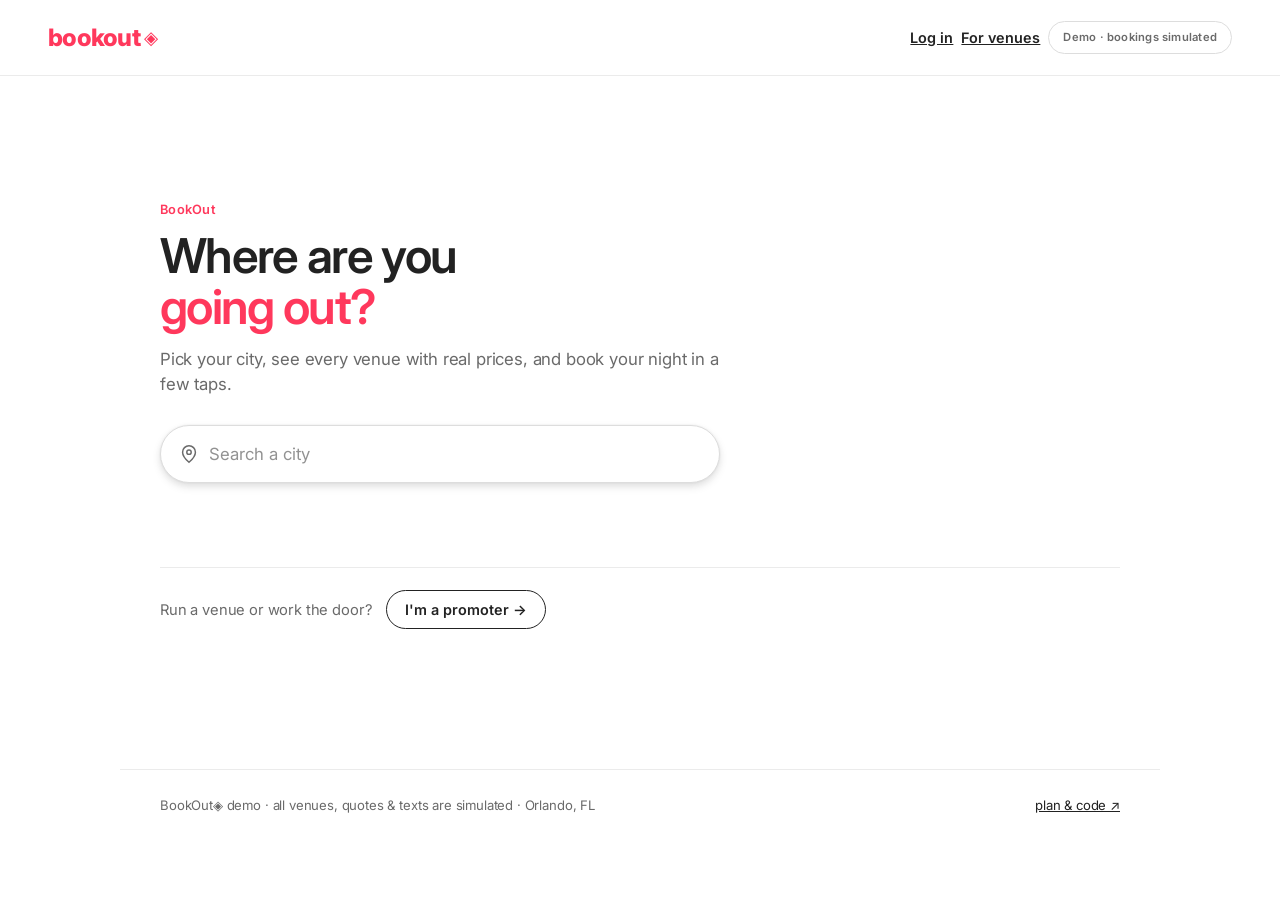
==== commit f077bb35: "Live two-tab sync + two autofilled demo logins BroadcastChannel + localStorage now mirror the bookin" ====
--- a/index.html
+++ b/index.html
@@ -18,6 +18,7 @@
     bookout<i>◈</i>
   </div>
   <div class="topbar-right">
+    <button type="button" class="btn-textlink" id="btnGuestLogin">Log in</button>
     <button type="button" class="btn-textlink" id="btnForVenues">For venues</button>
     <span class="badge-demo">Demo · bookings simulated</span>
   </div>
@@ -195,8 +196,8 @@
     <div class="plogin">
       <div class="plogin-card card">
         <div class="p-brand">bookout<i>◈</i> <b>for venues</b></div>
-        <h1 class="plogin-title">Promoter log in</h1>
-        <p class="plogin-sub">See incoming requests and send quotes for your venue.</p>
+        <h1 class="plogin-title">Bounce House management</h1>
+        <p class="plogin-sub">Log in to run your venue: paid bookings, prices, and your calendar.</p>
         <label class="field"><span>Email</span>
           <input type="email" id="pEmail" value="manager@eatdrinkbounce.com" /></label>
         <label class="field"><span>Password</span>
@@ -232,6 +233,14 @@
       <h2 class="p-section">Your prices</h2>
       <p class="p-hint">Base price per package for your club. Save a change and customers see it instantly, with nightly demand pricing on top.</p>
       <div class="p-pricing" id="pPricing"></div>
+
+      <h2 class="p-section">Your calendar</h2>
+      <p class="p-hint">Click a night to price it for a special event, pull items you're not offering, or add a one-off. Every other night keeps your base prices with automatic demand pricing.</p>
+      <div class="p-datebox">
+        <div class="p-cal" id="pCal"></div>
+        <div class="p-night" id="pNight"></div>
+      </div>
+
       <h2 class="p-section">Recent bookings</h2>
       <div class="p-recent" id="pRecent"></div>
     </div>
@@ -260,6 +269,21 @@
   </div>
 </div>
 
+<!-- ============ GUEST LOG IN (demo: autofilled) ============ -->
+<div class="modal-backdrop hidden" id="guestBackdrop">
+  <div class="modal card" role="dialog" aria-modal="true">
+    <button class="modal-x" id="guestClose">×</button>
+    <p class="modal-kicker">Guest log in</p>
+    <h3>Welcome back</h3>
+    <label class="field"><span>Email</span>
+      <input type="email" id="gEmail" value="riley.carter@gmail.com" /></label>
+    <label class="field"><span>Password</span>
+      <input type="password" id="gPass" value="demo1234" /></label>
+    <button class="btn-primary btn-big" id="gLogin">Log in</button>
+    <p class="modal-fine">Demo login, nothing is stored or sent. In production this is phone verification: a code by text, no password.</p>
+  </div>
+</div>
+
 <!-- ============ ASK AI CHAT ============ -->
 <div class="chat-backdrop hidden" id="chatBackdrop">
   <div class="chat card" role="dialog" aria-modal="true" aria-label="BookOut assistant">
--- a/styles.css
+++ b/styles.css
@@ -1049,6 +1049,91 @@
   font-family: var(--font); font-size: 0.95rem; font-weight: 600; color: var(--ink);
   padding: 9px 4px; background: none;
 }
+
+/* who's coming: the venue sees a real name and a number they can call */
+.p-guest {
+  display: flex; align-items: center; gap: 12px; flex-wrap: wrap;
+  border-bottom: 1px solid var(--hairline-soft);
+  padding-bottom: 12px; margin-bottom: 14px;
+}
+.p-guest-avatar {
+  width: 38px; height: 38px; flex-shrink: 0;
+  display: grid; place-items: center; border-radius: var(--r-full);
+  background: var(--ink); color: #fff; font-size: 0.78rem; font-weight: 700;
+}
+.p-guest-main { flex: 1; min-width: 140px; }
+.p-guest-main b { display: block; font-size: 0.98rem; font-weight: 600; }
+.p-guest-main span { font-size: 0.78rem; color: var(--muted); }
+.p-guest-contact { text-align: right; }
+.p-guest-contact a { display: block; font-size: 0.92rem; font-weight: 600; color: var(--ink); text-decoration: none; }
+.p-guest-contact a:hover { color: var(--rausch); }
+.p-guest-contact span { font-size: 0.74rem; color: var(--muted-soft); }
+
+/* the venue's own calendar: click a night, edit that night's items */
+.p-datebox { display: grid; grid-template-columns: minmax(0, 340px) minmax(0, 1fr); gap: 18px; align-items: start; }
+.p-cal { border: 1px solid var(--hairline); border-radius: var(--r-md); padding: 16px; box-shadow: var(--shadow); }
+.p-cal-head { display: flex; align-items: center; justify-content: space-between; margin-bottom: 10px; }
+.p-cal-head b { font-size: 0.95rem; }
+.p-cal-nav { display: flex; gap: 6px; }
+.p-cal-nav button {
+  width: 30px; height: 30px; border-radius: var(--r-full);
+  border: 1px solid var(--hairline); background: none; cursor: pointer;
+  font-size: 0.9rem; color: var(--ink);
+}
+.p-cal-nav button:hover { background: var(--surface-soft); }
+.p-cal-dow, .p-cal-grid { display: grid; grid-template-columns: repeat(7, 1fr); gap: 3px; }
+.p-cal-dow span { text-align: center; font-size: 0.64rem; font-weight: 700; color: var(--muted-soft); padding: 3px 0; }
+.p-cal-cell {
+  position: relative; min-height: 46px;
+  display: flex; flex-direction: column; align-items: center; justify-content: center; gap: 1px;
+  border: 1px solid transparent; border-radius: var(--r-sm);
+  background: none; cursor: pointer; font-family: var(--font);
+  transition: border-color 0.15s, background 0.15s;
+}
+.p-cal-cell:hover:not(.past):not(.empty) { background: var(--surface-soft); }
+.p-cal-cell i { font-style: normal; font-size: 0.82rem; font-weight: 600; color: var(--ink); }
+.p-cal-cell small { font-size: 0.6rem; color: var(--muted-soft); }
+.p-cal-cell.custom { border-color: var(--rausch); }
+.p-cal-cell.custom small { color: var(--rausch); font-weight: 700; }
+.p-cal-cell.on { background: var(--ink); }
+.p-cal-cell.on i, .p-cal-cell.on small { color: #fff; }
+.p-cal-cell.past { opacity: 0.32; cursor: default; }
+.p-cal-cell.empty { cursor: default; }
+.p-cal-dot { position: absolute; top: 5px; right: 6px; width: 5px; height: 5px; border-radius: var(--r-full); background: var(--rausch); }
+
+/* the night editor: one row per item, plus an add row */
+.p-night { border: 1px solid var(--hairline); border-radius: var(--r-md); padding: 16px 18px; box-shadow: var(--shadow); }
+.p-night-head { display: flex; align-items: flex-start; justify-content: space-between; gap: 12px; flex-wrap: wrap; margin-bottom: 12px; }
+.p-night-head b { display: block; font-size: 1rem; }
+.p-night-head span { font-size: 0.78rem; color: var(--muted); }
+.p-night-items { display: flex; flex-direction: column; gap: 8px; }
+.p-night-item {
+  display: flex; align-items: center; gap: 12px; flex-wrap: wrap;
+  border: 1px solid var(--hairline-soft); border-radius: var(--r-sm);
+  padding: 10px 12px;
+}
+.p-night-item.is-extra { border-color: var(--rausch); background: var(--surface-soft); }
+.p-night-item.pulled { background: var(--surface-strong); }
+.p-night-item.pulled .p-night-main b { text-decoration: line-through; color: var(--muted); }
+.p-night-main { flex: 1; min-width: 150px; }
+.p-night-main b { display: block; font-size: 0.9rem; font-weight: 600; }
+.p-night-main span { font-size: 0.74rem; color: var(--muted); }
+.p-night-x {
+  font-family: var(--font); font-size: 0.8rem; font-weight: 600; color: var(--muted);
+  background: none; border: 0; cursor: pointer; padding: 6px 2px;
+}
+.p-night-x:hover { color: var(--error); }
+.p-night-add { display: flex; align-items: center; gap: 8px; flex-wrap: wrap; margin-top: 14px; padding-top: 14px; border-top: 1px solid var(--hairline-soft); }
+.p-night-add input[type="text"], .p-night-add select {
+  font-family: var(--font); font-size: 0.88rem; color: var(--ink);
+  border: 1px solid var(--border-strong); border-radius: var(--r-sm);
+  padding: 9px 11px; background: var(--canvas);
+}
+.p-night-add input[type="text"] { flex: 1; min-width: 170px; }
+.p-night-add .btn-primary { padding: 10px 18px; }
+.p-date-empty { font-size: 0.8rem; color: var(--muted-soft); padding: 4px 2px; }
+@media (max-width: 900px) { .p-datebox { grid-template-columns: 1fr; } }
+.pkg-special { font-size: 0.6rem; font-weight: 700; letter-spacing: 0.02em; color: var(--rausch); background: var(--rausch-disabled); border-radius: var(--r-full); padding: 1px 8px; }
 .p-req { border: 1px solid var(--hairline); border-radius: var(--r-md); padding: 18px; }
 .p-req.won { border-color: var(--rausch); box-shadow: var(--shadow); }
 .p-req-head { display: flex; align-items: center; gap: 8px; margin-bottom: 14px; flex-wrap: wrap; }
@@ -1456,9 +1541,18 @@
 .vb-panel .vd-cal { background: var(--canvas); border-radius: var(--r-sm); padding: 10px; }
 .vb-field .vb-chev { transition: transform 0.3s ease; }
 .vb-field.expanded .vb-chev { transform: translateY(-50%) rotate(180deg); }
-.vb-calhead { display: flex; align-items: baseline; justify-content: space-between; gap: 10px; margin-bottom: 10px; flex-wrap: wrap; }
+.vb-calhead { display: flex; align-items: center; justify-content: space-between; gap: 10px; margin-bottom: 6px; flex-wrap: wrap; }
 .vb-calhead b { font-weight: 600; font-size: 1rem; }
 .vb-calhead .vb-hint { margin: 0; }
+/* Tables / Full venue lens: re-prices the calendar cells, touches nothing else */
+.cal-type { display: inline-flex; border: 1px solid var(--hairline); border-radius: var(--r-full); padding: 2px; background: var(--canvas); }
+.cal-type-opt {
+  font-family: var(--font); font-size: 0.72rem; font-weight: 600; color: var(--muted);
+  background: none; border: 0; border-radius: var(--r-full);
+  padding: 4px 11px; cursor: pointer; transition: background 0.15s, color 0.15s;
+}
+.cal-type-opt:hover { color: var(--ink); }
+.cal-type-opt.on { background: var(--ink); color: #fff; }
 .vb-calfoot { display: flex; align-items: center; justify-content: space-between; gap: 14px; margin-top: 12px; padding-top: 12px; border-top: 1px solid var(--hairline-soft); }
 .vb-callinks { display: flex; align-items: center; gap: 14px; flex-wrap: wrap; }
 
@@ -1487,8 +1581,12 @@
   aspect-ratio: 16 / 10;
   border: 1px solid var(--hairline);
   border-radius: var(--r-md);
-  background: var(--surface-soft);
   overflow: hidden;
+  /* floorboards, so the room reads as a room and not a diagram */
+  background:
+    repeating-linear-gradient(90deg, rgba(0,0,0,0.022) 0 1px, transparent 1px 26px),
+    repeating-linear-gradient(0deg, rgba(0,0,0,0.022) 0 1px, transparent 1px 26px),
+    var(--surface-soft);
 }
 .floor-zone {
   position: absolute;
@@ -1497,10 +1595,41 @@
   color: var(--muted-soft);
   border-radius: var(--r-sm);
 }
-.fz-dj { left: 41%; top: 3%; width: 18%; height: 13%; background: var(--surface-strong); }
-.fz-bar { left: 2%; top: 26%; width: 7%; height: 48%; background: var(--surface-strong); writing-mode: vertical-rl; }
-.fz-dance { left: 32%; top: 27%; width: 36%; height: 44%; border: 1.5px dashed var(--hairline); color: var(--muted-soft); background: none; }
-.fz-entry { left: 84%; top: 84%; width: 13%; height: 12%; border: 1.5px dashed var(--hairline); background: none; }
+/* DJ booth with a pair of decks */
+.fz-dj {
+  left: 41%; top: 3%; width: 18%; height: 13%;
+  gap: 3px; padding-top: 3px;
+  background: linear-gradient(180deg, var(--surface-strong), #e9e9e9);
+  border: 1px solid var(--hairline);
+}
+.fz-decks { display: flex; gap: 5px; }
+.fz-decks i { width: 11px; height: 11px; border-radius: var(--r-full); border: 1.5px solid var(--muted-soft); position: relative; }
+.fz-decks i::after { content: ""; position: absolute; inset: 3.5px; border-radius: var(--r-full); background: var(--muted-soft); }
+/* the bar runs down the right wall, with stools facing the room */
+.fz-bar {
+  right: 2%; top: 24%; width: 8%; height: 52%;
+  background: linear-gradient(90deg, #e4e4e4, var(--surface-strong));
+  border: 1px solid var(--hairline);
+  align-content: center;
+}
+.fz-bar-label { writing-mode: vertical-rl; letter-spacing: 0.14em; }
+.fz-stools { position: absolute; left: -13px; top: 8%; display: flex; flex-direction: column; justify-content: space-around; height: 84%; }
+.fz-stools i { width: 9px; height: 9px; border-radius: var(--r-full); border: 1.5px solid var(--border-strong); background: var(--canvas); }
+/* dancefloor with a subtle checker so it reads as the floor */
+.fz-dance {
+  left: 32%; top: 27%; width: 36%; height: 44%;
+  border: 1.5px dashed var(--hairline); color: var(--muted-soft);
+  background:
+    repeating-conic-gradient(rgba(0,0,0,0.028) 0% 25%, transparent 0% 50%) 0 0 / 22px 22px;
+}
+.fz-dance-label { background: var(--surface-soft); padding: 2px 8px; border-radius: var(--r-full); }
+/* entry at the top-left corner, with a door arrow */
+.fz-entry {
+  left: 3%; top: 3%; width: 16%; height: 13%;
+  gap: 2px;
+  border: 1.5px dashed var(--hairline); background: none;
+}
+.fz-entry svg { width: 15px; height: 15px; color: var(--muted-soft); }
 .floor-t {
   position: absolute;
   display: grid; place-items: center;
